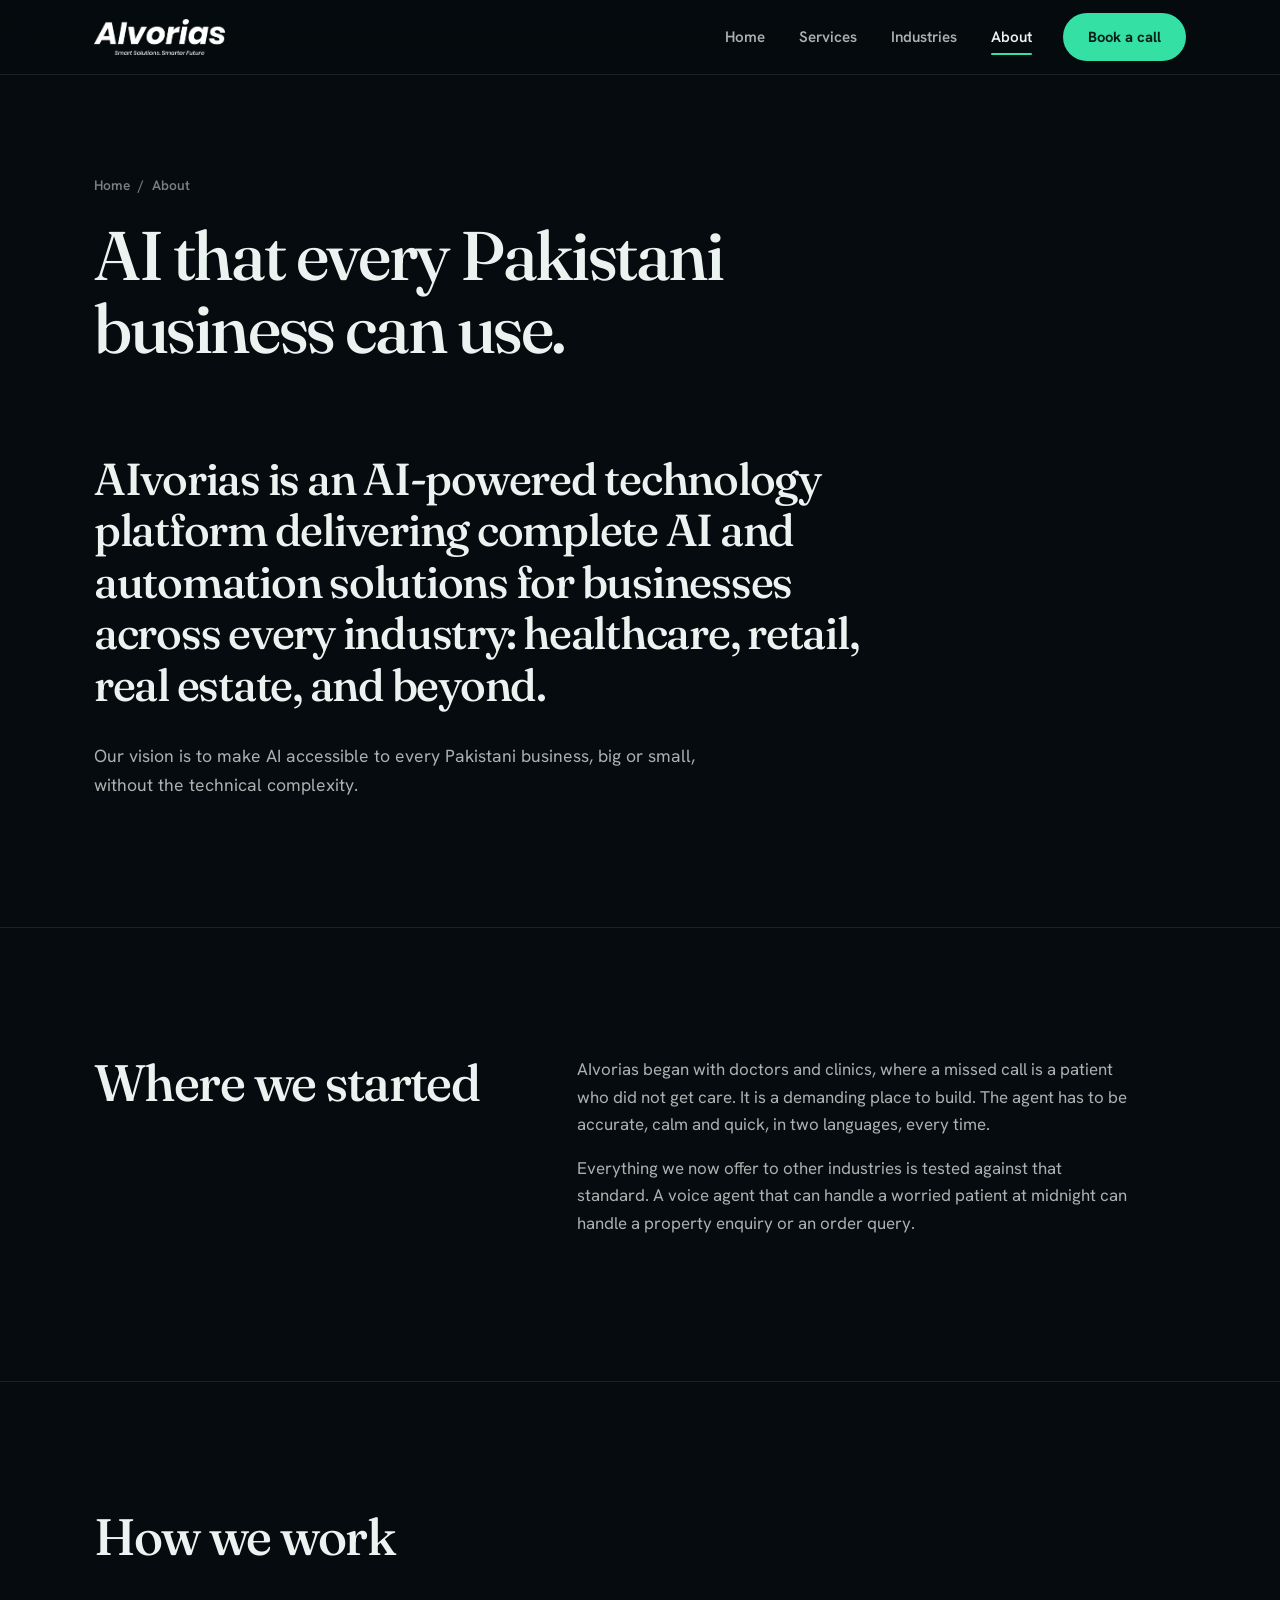
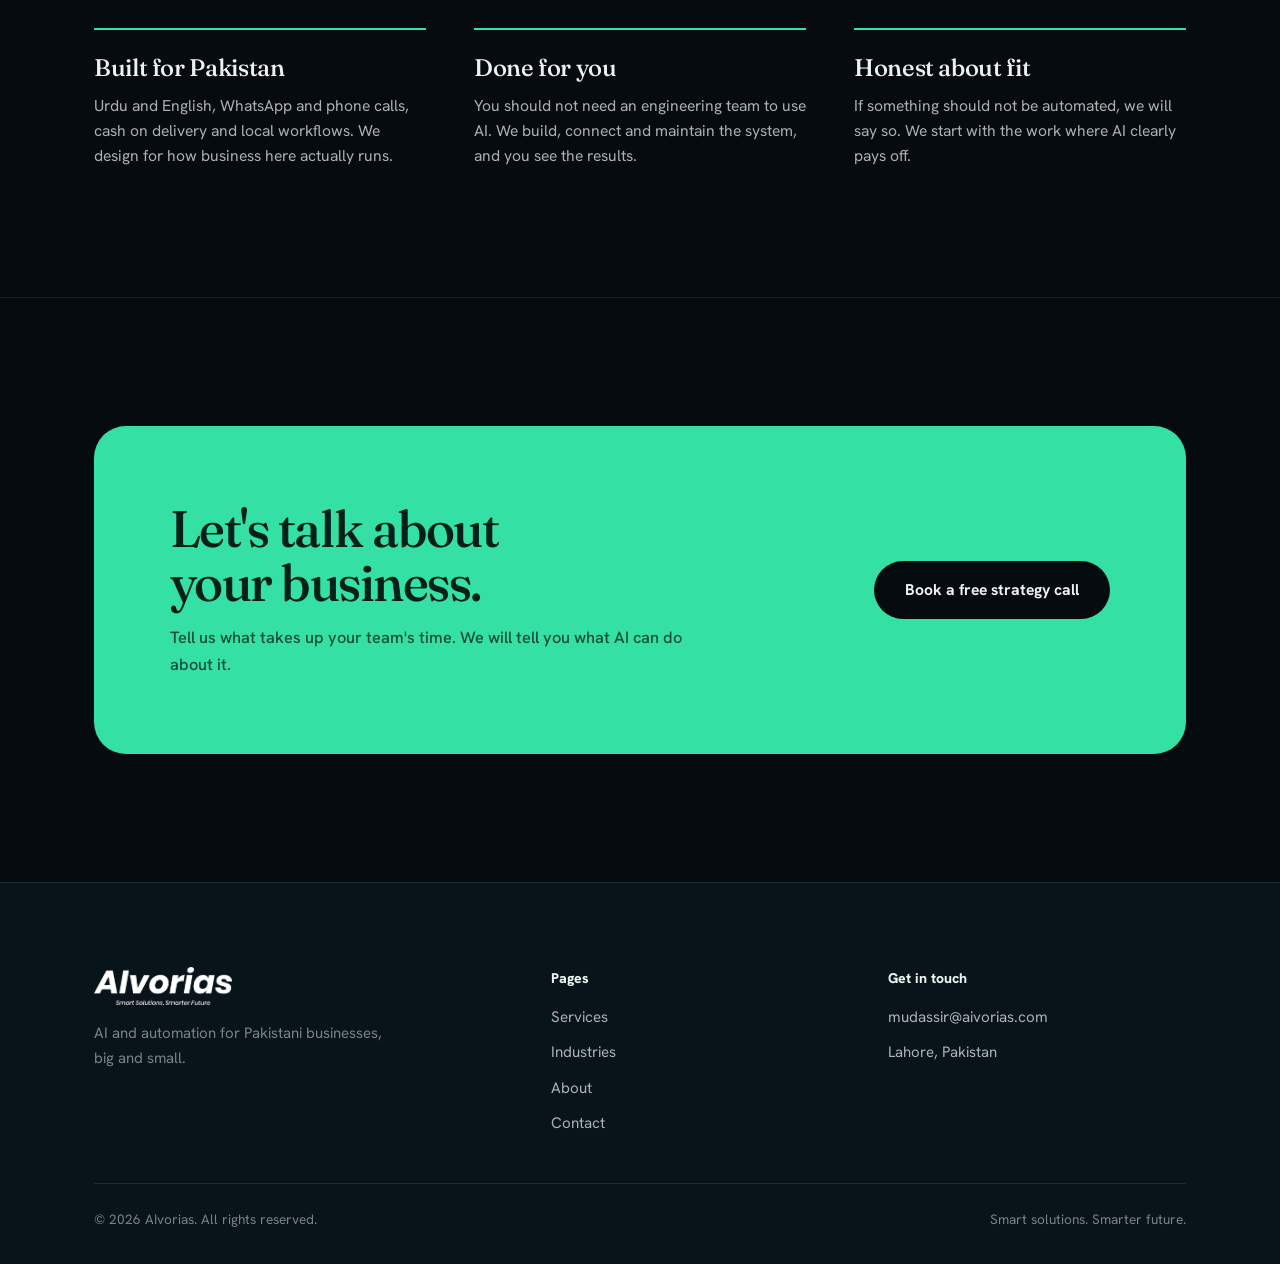
==== about/index.html @ 34182ecb "Redesign: editorial multi-page site with Event Activations Home, Services, Industries, About, Contac" ====
<!doctype html>
<html lang="en">
<head>
<meta charset="utf-8">
<meta name="viewport" content="width=device-width, initial-scale=1">
<title>About | AIvorias</title>
<meta name="description" content="AIvorias is an AI-powered technology platform delivering complete AI and automation solutions for businesses across every industry in Pakistan.">
<meta name="theme-color" content="#060C11">
<link rel="canonical" href="https://www.aivorias.com/about/">
<link rel="icon" type="image/png" href="/logo-white.png">
<meta property="og:type" content="website">
<meta property="og:title" content="About | AIvorias">
<meta property="og:description" content="AIvorias is an AI-powered technology platform delivering complete AI and automation solutions for businesses across every industry in Pakistan.">
<meta property="og:url" content="https://www.aivorias.com/about/">
<link rel="preconnect" href="https://fonts.googleapis.com">
<link rel="preconnect" href="https://fonts.gstatic.com" crossorigin>
<link rel="stylesheet" href="https://fonts.googleapis.com/css2?family=Fraunces:ital,opsz,wght@0,9..144,400..600;1,9..144,400&family=Hanken+Grotesk:wght@400;500;600;700;800&display=swap">
<link rel="stylesheet" href="/styles.css?v=20261111a">
<script>try{if(sessionStorage.getItem('aiv_seen')||(window.matchMedia&&matchMedia('(prefers-reduced-motion: reduce)').matches))document.documentElement.classList.add('no-loader')}catch(e){}</script>
</head>
<body>
<a class="skip" href="#main">Skip to content</a>
<div id="loader" aria-hidden="true"><img src="/logo-white.png" alt=""></div>
<header class="site-header">
  <div class="wrap">
    <a class="brand" href="/" aria-label="AIvorias home"><img src="/logo-text-white.png" alt="AIvorias"></a>
    <button class="menu-btn" aria-expanded="false" aria-controls="site-nav" aria-label="Open menu"><span></span></button>
    <nav class="nav" id="site-nav" aria-label="Main">
      <a class="link" href="/">Home</a><a class="link" href="/services/">Services</a><a class="link" href="/industries/">Industries</a><a class="link" href="/about/" aria-current="page">About</a>
      <a class="btn btn-primary" href="/contact/">Book a call</a>
    </nav>
  </div>
</header>
<main id="main">

<section class="page-hero">
  <div class="wrap">
    <div class="crumbs"><a href="/">Home</a><span>/</span><span>About</span></div>
    <h1>AI that every Pakistani business can use.</h1>
  </div>
</section>

<section style="padding-top:0">
  <div class="wrap">
    <p class="statement">AIvorias is an AI-powered technology platform delivering complete AI and automation solutions for businesses across every industry: healthcare, retail, real estate, and beyond.</p>
    <p class="statement-sub">Our vision is to make AI accessible to every Pakistani business, big or small, without the technical complexity.</p>
  </div>
</section>

<section class="rule-top">
  <div class="wrap two-col">
    <div><h2>Where we started</h2></div>
    <div>
      <p>AIvorias began with doctors and clinics, where a missed call is a patient who did not get care. It is a demanding place to build. The agent has to be accurate, calm and quick, in two languages, every time.</p>
      <p>Everything we now offer to other industries is tested against that standard. A voice agent that can handle a worried patient at midnight can handle a property enquiry or an order query.</p>
    </div>
  </div>
</section>

<section class="rule-top">
  <div class="wrap">
    <div class="section-head"><h2>How we work</h2></div>
    <div class="principles">
      <div class="principle"><h3>Built for Pakistan</h3><p>Urdu and English, WhatsApp and phone calls, cash on delivery and local workflows. We design for how business here actually runs.</p></div>
      <div class="principle"><h3>Done for you</h3><p>You should not need an engineering team to use AI. We build, connect and maintain the system, and you see the results.</p></div>
      <div class="principle"><h3>Honest about fit</h3><p>If something should not be automated, we will say so. We start with the work where AI clearly pays off.</p></div>
    </div>
  </div>
</section>

<section class="rule-top">
  <div class="wrap">
    <div class="cta-band">
      <div>
        <h2>Let's talk about your business.</h2>
        <p>Tell us what takes up your team's time. We will tell you what AI can do about it.</p>
      </div>
      <a class="btn btn-primary" href="/contact/">Book a free strategy call</a>
    </div>
  </div>
</section>
</main>
<footer class="site-footer">
  <div class="wrap">
    <div class="footer-grid">
      <div>
        <img src="/logo-text-white.png" alt="AIvorias">
        <p>AI and automation for Pakistani businesses, big and small.</p>
      </div>
      <div>
        <h4>Pages</h4>
        <ul>
          <li><a href="/services/">Services</a></li>
          <li><a href="/industries/">Industries</a></li>
          <li><a href="/about/">About</a></li>
          <li><a href="/contact/">Contact</a></li>
        </ul>
      </div>
      <div>
        <h4>Get in touch</h4>
        <ul>
          <li><a href="mailto:mudassir@aivorias.com">mudassir@aivorias.com</a></li>
          <li><span style="color:var(--dim);font-size:.94rem">Lahore, Pakistan</span></li>
        </ul>
      </div>
    </div>
    <div class="footer-bottom">
      <span>&copy; 2026 AIvorias. All rights reserved.</span>
      <span>Smart solutions. Smarter future.</span>
    </div>
  </div>
</footer>
<script src="/main.js?v=20261111a" defer></script>
</body>
</html>
---- styles.css ----
/* AIvorias — shared styles (v2: editorial) */
:root{
  --ink:#050B0E;
  --ink-2:#08131A;
  --panel:#0E1A22;
  --panel-2:#12222C;
  --line:rgba(233,242,239,.10);
  --line-strong:rgba(233,242,239,.20);
  --text:#EAF3F0;
  --dim:rgba(234,243,240,.72);
  --faint:rgba(234,243,240,.50);
  --mint:#35E0A4;
  --mint-soft:rgba(53,224,164,.12);
  --mint-line:rgba(53,224,164,.40);
  --on-mint:#03211A;
  --danger:#F2776B;
  --display:'Fraunces','Iowan Old Style',Georgia,'Times New Roman',serif;
  --body:'Hanken Grotesk','Segoe UI',system-ui,-apple-system,sans-serif;
  --urdu:'Noto Nastaliq Urdu','Noto Naskh Arabic','Segoe UI',serif;
  --gutter:clamp(20px,5vw,44px);
  --max:1180px;
}
*,*::before,*::after{box-sizing:border-box;margin:0;padding:0}
html{scroll-behavior:smooth;-webkit-text-size-adjust:100%}
body{
  background:var(--ink);color:var(--text);
  font-family:var(--body);font-size:1.02rem;line-height:1.62;
  -webkit-font-smoothing:antialiased;overflow-x:hidden;
}
img{max-width:100%;display:block}
a{color:inherit;text-decoration:none}
ul{list-style:none}
:focus-visible{outline:2px solid var(--mint);outline-offset:3px;border-radius:4px}
::selection{background:var(--mint);color:var(--on-mint)}

.wrap{width:100%;max-width:var(--max);margin:0 auto;padding:0 var(--gutter)}
.skip{position:absolute;left:-999px;top:8px;background:var(--mint);color:var(--on-mint);padding:10px 16px;border-radius:8px;font-weight:700;z-index:300}
.skip:focus{left:8px}

h1,h2,h3{text-wrap:balance;font-family:var(--display);font-weight:500;letter-spacing:-.025em;line-height:1.05;color:var(--text);font-optical-sizing:auto}
h1{font-size:clamp(2.7rem,5.8vw,4.6rem);letter-spacing:-.035em}
h2{font-size:clamp(2rem,4vw,3.2rem);letter-spacing:-.03em}
h3{font-size:1.25rem;letter-spacing:-.015em;line-height:1.2}
p{max-width:62ch}
.lead{font-size:clamp(1.06rem,1.6vw,1.22rem);color:var(--dim);max-width:54ch}

/* ---------- Buttons ---------- */
.btn{
  display:inline-flex;align-items:center;justify-content:center;gap:10px;
  font-family:var(--body);font-weight:700;font-size:.98rem;
  padding:15px 30px;border-radius:100px;border:1px solid transparent;
  cursor:pointer;transition:transform .18s ease,background .18s ease,border-color .18s ease,box-shadow .18s ease;
}
.btn-primary{background:var(--mint);color:var(--on-mint)}
.btn-primary:hover{transform:translateY(-2px);box-shadow:0 12px 32px rgba(53,224,164,.28)}
.btn-ghost{border-color:var(--line-strong);color:var(--text);background:transparent}
.btn-ghost:hover{border-color:var(--mint-line);background:var(--mint-soft)}

/* ---------- Loader (first visit per session) ---------- */
#loader{
  position:fixed;inset:0;z-index:500;background:var(--ink);
  display:flex;align-items:center;justify-content:center;
  transition:opacity .5s ease,visibility .5s ease;
}
#loader.hide{opacity:0;visibility:hidden}
#loader img{
  width:92px;height:auto;
  filter:drop-shadow(0 0 18px rgba(53,224,164,.55));
  animation:blink 1.7s ease-in-out infinite;
}
@keyframes blink{0%,42%,100%{transform:scaleY(1)}50%{transform:scaleY(.12)}58%{transform:scaleY(1)}}
html.no-loader #loader{display:none}

/* ---------- Header ---------- */
.site-header{
  position:fixed;top:0;left:0;right:0;z-index:100;
  background:rgba(5,11,14,.80);backdrop-filter:blur(16px);-webkit-backdrop-filter:blur(16px);
  border-bottom:1px solid var(--line);
}
.site-header .wrap{display:flex;align-items:center;justify-content:space-between;height:74px;gap:24px}
.brand img{height:36px;width:auto}
.nav{display:flex;align-items:center;gap:4px}
.nav a.link{
  position:relative;padding:9px 15px;font-size:.95rem;font-weight:600;color:var(--dim);
  transition:color .15s ease;
}
.nav a.link::after{
  content:'';position:absolute;left:15px;right:15px;bottom:3px;height:2px;border-radius:2px;
  background:var(--mint);transform:scaleX(0);transform-origin:left;transition:transform .22s ease;
}
.nav a.link:hover{color:var(--text)}
.nav a.link:hover::after,.nav a.link[aria-current="page"]::after{transform:scaleX(1)}
.nav a.link[aria-current="page"]{color:var(--text)}
.nav .btn{padding:11px 24px;font-size:.92rem;margin-left:12px}
.menu-btn{
  display:none;width:44px;height:44px;border-radius:50%;border:1px solid var(--line-strong);
  background:transparent;cursor:pointer;position:relative;
}
.menu-btn span,.menu-btn span::before,.menu-btn span::after{
  content:'';position:absolute;left:12px;right:12px;height:2px;background:var(--text);border-radius:2px;
  transition:transform .25s ease,opacity .2s ease,top .25s ease;
}
.menu-btn span{top:21px}
.menu-btn span::before{top:-7px;left:0;right:0}
.menu-btn span::after{top:7px;left:0;right:0}
.menu-btn[aria-expanded="true"] span{background:transparent}
.menu-btn[aria-expanded="true"] span::before{top:0;transform:rotate(45deg)}
.menu-btn[aria-expanded="true"] span::after{top:0;transform:rotate(-45deg)}

@media(max-width:900px){
  /* backdrop-filter would trap the fixed menu inside the 74px header */
  .site-header{backdrop-filter:none;-webkit-backdrop-filter:none;background:var(--ink)}
  .menu-btn{display:block}
  .nav{
    position:fixed;top:74px;left:0;right:0;bottom:0;
    background:var(--ink);flex-direction:column;align-items:stretch;gap:4px;
    padding:20px var(--gutter) 40px;
    transform:translateY(-12px);opacity:0;visibility:hidden;
    transition:opacity .22s ease,transform .22s ease,visibility .22s ease;
    overflow-y:auto;
  }
  .nav.open{transform:none;opacity:1;visibility:visible}
  .nav a.link{font-size:1.7rem;font-family:var(--display);font-weight:500;padding:18px 4px;border-bottom:1px solid var(--line);color:var(--text)}
  .nav a.link::after{display:none}
  .nav a.link[aria-current="page"]{color:var(--mint)}
  .nav .btn{margin:24px 0 0;padding:18px;font-size:1.02rem}
}

/* ---------- Page scaffolding ---------- */
main{padding-top:74px}
section{padding:clamp(76px,10vw,128px) 0}
.rule-top{border-top:1px solid var(--line)}
.section-head{margin-bottom:clamp(38px,5vw,64px);max-width:760px}
.section-head p{margin-top:20px;color:var(--dim);font-size:1.08rem}

/* ---------- Hero (home) ---------- */
.hero{position:relative;padding:clamp(52px,7vw,96px) 0 clamp(72px,9vw,120px);overflow:hidden}
.hero::before{
  content:'';position:absolute;pointer-events:none;
  width:760px;height:760px;right:-160px;top:-120px;border-radius:50%;
  background:radial-gradient(circle,rgba(53,224,164,.16),transparent 62%);
}
.hero-grid{position:relative;display:grid;grid-template-columns:1.1fr .9fr;gap:clamp(36px,5vw,72px);align-items:center}
.status-chip{
  display:inline-flex;align-items:center;gap:10px;
  padding:8px 16px;border-radius:100px;
  border:1px solid var(--mint-line);background:var(--mint-soft);
  font-size:.85rem;font-weight:700;color:var(--mint);margin-bottom:30px;
}
.pulse{width:7px;height:7px;border-radius:50%;background:var(--mint);box-shadow:0 0 10px var(--mint);animation:pulse 1.8s ease-in-out infinite}
@keyframes pulse{0%,100%{opacity:1}50%{opacity:.3}}
.hero h1{font-size:clamp(2.7rem,4.9vw,4.3rem);line-height:1.02;margin-bottom:26px;max-width:none}
.hero .lead{margin-bottom:38px}
.cta-row{display:flex;gap:14px;flex-wrap:wrap}
.hero-points{display:flex;flex-wrap:wrap;gap:10px 28px;margin-top:36px;font-size:.9rem;color:var(--faint);font-weight:600}
.hero-points li{display:flex;align-items:center;gap:8px}
.hero-points li::before{content:'';width:6px;height:6px;border-radius:50%;background:var(--mint)}

/* Live call demo — the one memorable thing */
.call{
  position:relative;
  background:linear-gradient(180deg,var(--panel-2),var(--panel));
  border:1px solid var(--mint-line);border-radius:28px;padding:24px;
  box-shadow:0 50px 100px -30px rgba(0,0,0,.8),0 0 70px -20px rgba(53,224,164,.28);
}
.call-top{display:flex;justify-content:space-between;align-items:center;gap:12px;margin-bottom:18px}
.call-who{display:flex;align-items:center;gap:12px}
.call-avatar{width:42px;height:42px;border-radius:50%;background:var(--mint-soft);border:1px solid var(--mint-line);display:grid;place-items:center}
.call-avatar svg{width:18px;height:18px;stroke:var(--mint);fill:none;stroke-width:2;stroke-linecap:round;stroke-linejoin:round}
.call-who strong{display:block;font-size:.95rem;line-height:1.2}
.call-who span{font-size:.78rem;color:var(--faint)}
.call-timer{font-variant-numeric:tabular-nums;font-size:.86rem;font-weight:700;color:var(--mint)}
.wave{display:flex;align-items:center;gap:3px;height:64px;padding:0 4px;margin-bottom:16px}
.wave i{flex:1;min-width:2px;height:calc(var(--h,70%)*.3);background:var(--mint);border-radius:3px;opacity:.35;transition:opacity .3s ease}
.call.speaking .wave i{opacity:1;animation:bar 1s ease-in-out infinite}
@keyframes bar{0%,100%{height:calc(var(--h,70%)*.3)}50%{height:var(--h,70%)}}
.transcript{display:flex;flex-direction:column;gap:10px;min-height:196px}
.msg{
  max-width:88%;padding:11px 15px;border-radius:16px;font-size:.93rem;line-height:1.55;
  opacity:0;transform:translateY(8px);transition:opacity .4s ease,transform .4s ease;
}
.msg.show{opacity:1;transform:none}
.msg small{display:block;font-size:.72rem;font-weight:700;color:var(--faint);margin-bottom:3px}
.msg.caller{align-self:flex-start;background:rgba(233,242,239,.06);border-top-left-radius:4px}
.msg.agent{align-self:flex-end;background:var(--mint-soft);border:1px solid var(--mint-line);border-top-right-radius:4px}
.msg.agent small{color:var(--mint)}
.msg .ur{font-family:var(--urdu);direction:rtl;text-align:right;display:block;font-size:1.02rem;line-height:2}
.msg .tr{display:block;font-size:.8rem;color:var(--faint);margin-top:2px}
.call-actions{display:flex;flex-wrap:wrap;gap:8px;margin-top:14px;min-height:34px}
.chip{
  display:inline-flex;align-items:center;gap:7px;font-size:.78rem;font-weight:700;
  padding:6px 12px;border-radius:100px;background:rgba(233,242,239,.06);color:var(--dim);
  opacity:0;transform:translateY(6px);transition:opacity .4s ease,transform .4s ease;
}
.chip.show{opacity:1;transform:none}
.chip svg{width:13px;height:13px;stroke:var(--mint);fill:none;stroke-width:2.6;stroke-linecap:round;stroke-linejoin:round}
.call-foot{display:flex;justify-content:space-between;align-items:center;margin-top:16px;padding-top:14px;border-top:1px solid var(--line);font-size:.78rem;color:var(--faint)}
.replay{background:none;border:0;color:var(--mint);font:inherit;font-weight:700;cursor:pointer;padding:4px 2px}
.replay:hover{text-decoration:underline}

@media(max-width:900px){
  .hero-grid{grid-template-columns:1fr}
  .hero h1{max-width:none}
  .hero::before{width:480px;height:480px;right:-200px}
}

/* ---------- Missed-call story ---------- */
.story{display:grid;grid-template-columns:1fr 1fr;gap:clamp(14px,2vw,22px)}
.story-col{padding:clamp(26px,4vw,46px);border-radius:26px;border:1px solid var(--line)}
.story-col.without{background:var(--ink-2)}
.story-col.without .timeline li{color:var(--faint)}
.story-col.with{border-color:var(--mint-line);background:linear-gradient(180deg,rgba(53,224,164,.11),rgba(53,224,164,.02) 70%)}
.story-col h3{margin-bottom:28px;display:flex;align-items:center;gap:12px;font-size:1.5rem}
.story-col h3 .tag{font-family:var(--body);font-size:.8rem;font-weight:800;padding:6px 13px;border-radius:100px;letter-spacing:0}
.story-col.without h3 .tag{background:rgba(242,119,107,.14);color:var(--danger)}
.story-col.with h3 .tag{background:var(--mint);color:var(--on-mint)}
.timeline{display:flex;flex-direction:column;gap:0}
.timeline li{display:grid;grid-template-columns:78px 1fr;gap:14px;padding:14px 0;border-top:1px solid var(--line);font-size:.97rem;color:var(--dim)}
.timeline li:first-child{border-top:0;padding-top:0}
.timeline time{font-variant-numeric:tabular-nums;font-weight:800;color:var(--text);font-size:.88rem;padding-top:2px}
.timeline li.result{color:var(--text);font-weight:700}
.without .timeline li.result{color:var(--danger)}
.with .timeline li.result{color:var(--mint)}
.story-note{margin-top:22px;font-size:.88rem;color:var(--faint)}
@media(max-width:820px){.story{grid-template-columns:1fr}}

/* ---------- Capability rows (home) ---------- */
.groups{border-top:1px solid var(--line-strong)}
.group{
  display:grid;grid-template-columns:1fr 1fr;gap:clamp(20px,5vw,80px);align-items:start;
  padding:clamp(28px,4vw,44px) 0;border-bottom:1px solid var(--line-strong);
  transition:background .25s ease,padding .25s ease;
}
.group h3{font-size:clamp(1.6rem,2.8vw,2.3rem);letter-spacing:-.025em;transition:color .2s ease}
.group p{color:var(--dim);margin-top:12px;font-size:1rem}
.group ul{display:flex;flex-direction:column}
.group li{padding:11px 0;border-top:1px solid var(--line);font-weight:600;color:var(--text);font-size:.98rem}
.group li:first-child{border-top:0;padding-top:4px}
.group:hover h3{color:var(--mint)}
.more{margin-top:38px}
.text-link{font-weight:700;color:var(--mint);border-bottom:1px solid var(--mint-line);padding-bottom:2px;transition:border-color .15s ease}
.text-link:hover{border-color:var(--mint)}
@media(max-width:760px){.group{grid-template-columns:1fr;gap:16px}}

/* ---------- Industries list (home) ---------- */
.industry-list{display:grid;grid-template-columns:repeat(2,1fr);column-gap:clamp(24px,6vw,90px);border-top:1px solid var(--line-strong)}
.industry-list a{
  display:flex;align-items:baseline;justify-content:space-between;gap:12px;
  padding:18px 0;border-bottom:1px solid var(--line-strong);
  font-family:var(--display);font-weight:500;font-size:clamp(1.25rem,2.1vw,1.65rem);letter-spacing:-.02em;color:var(--dim);
  transition:color .18s ease,padding-left .22s ease;
}
.industry-list a:hover{color:var(--mint);padding-left:10px}
@media(max-width:700px){.industry-list{grid-template-columns:1fr}}

/* ---------- Process ---------- */
.steps{display:grid;grid-template-columns:repeat(4,1fr);gap:0;border-top:1px solid var(--line-strong)}
.step{padding:32px 26px 10px 0;position:relative}
.step + .step{padding-left:26px;border-left:1px solid var(--line)}
.step-num{font-family:var(--display);font-style:italic;font-size:3.4rem;font-weight:400;color:var(--mint);line-height:1;margin-bottom:18px;display:block}
.step h3{margin-bottom:10px}
.step p{color:var(--dim);font-size:.96rem}
@media(max-width:900px){
  .steps{grid-template-columns:1fr 1fr}
  .step{padding:26px 22px 26px 0}
  .step + .step{padding-left:0;border-left:0}
  .step:nth-child(even){padding-left:22px;border-left:1px solid var(--line)}
  .step:nth-child(n+3){border-top:1px solid var(--line)}
}
@media(max-width:560px){
  .steps{grid-template-columns:1fr}
  .step:nth-child(even){padding-left:0;border-left:0}
  .step + .step{border-top:1px solid var(--line)}
}

/* ---------- Why (statement list) ---------- */
.why{display:grid;grid-template-columns:.8fr 1.2fr;gap:clamp(30px,6vw,90px);align-items:start}
.why > div{position:sticky;top:120px}
.why-list{display:flex;flex-direction:column}
.why-list li{padding:28px 0;border-top:1px solid var(--line-strong)}
.why-list li:last-child{border-bottom:1px solid var(--line-strong)}
.why-list h3{margin-bottom:8px;font-size:1.45rem}
.why-list p{color:var(--dim)}
@media(max-width:820px){.why{grid-template-columns:1fr}.why > div{position:static}}

/* ---------- CTA band (solid mint) ---------- */
.cta-band{
  border-radius:32px;
  padding:clamp(36px,6vw,76px);
  background:var(--mint);color:var(--on-mint);
  display:flex;justify-content:space-between;align-items:center;gap:30px;flex-wrap:wrap;
}
.cta-band h2{max-width:17ch;color:var(--on-mint)}
.cta-band p{margin-top:16px;color:rgba(3,33,26,.78);font-weight:500}
.cta-band .btn-primary{background:var(--ink);color:var(--text)}
.cta-band .btn-primary:hover{box-shadow:0 12px 32px rgba(3,33,26,.35)}

/* ---------- Inner page hero ---------- */
.page-hero{padding:clamp(56px,8vw,100px) 0 clamp(36px,5vw,64px);position:relative}
.page-hero h1{font-size:clamp(2.5rem,5.6vw,4.3rem);max-width:15ch;margin-bottom:24px}
.crumbs{display:flex;gap:8px;font-size:.86rem;color:var(--faint);font-weight:600;margin-bottom:24px}
.crumbs a:hover{color:var(--mint)}

/* ---------- Services page ---------- */
.subnav{
  position:sticky;top:74px;z-index:50;background:rgba(5,11,14,.92);backdrop-filter:blur(12px);-webkit-backdrop-filter:blur(12px);
  border-top:1px solid var(--line);border-bottom:1px solid var(--line);
}
.subnav .wrap{display:flex;gap:8px;overflow-x:auto;padding-top:12px;padding-bottom:12px;scrollbar-width:none}
.subnav .wrap::-webkit-scrollbar{display:none}
.subnav a{flex:none;padding:8px 18px;border-radius:100px;font-size:.88rem;font-weight:700;color:var(--dim);border:1px solid var(--line-strong);transition:all .15s ease}
.subnav a:hover{color:var(--text);border-color:var(--mint-line);background:var(--mint-soft)}
.svc-group{display:grid;grid-template-columns:.7fr 1.3fr;gap:clamp(28px,6vw,90px);padding:clamp(56px,8vw,100px) 0;border-bottom:1px solid var(--line);scroll-margin-top:140px}
.svc-group:last-of-type{border-bottom:0}
.svc-aside{position:sticky;top:160px;align-self:start}
.svc-aside h2{font-size:clamp(1.9rem,3.2vw,2.7rem);margin-bottom:14px}
.svc-aside p{color:var(--dim)}
.svc{padding:0 0 46px}
.svc + .svc{padding-top:46px;border-top:1px solid var(--line)}
.svc:last-child{padding-bottom:0}
.svc h3{font-size:1.7rem;margin-bottom:12px}
.svc > p{color:var(--dim);margin-bottom:22px}
.ticks{display:grid;grid-template-columns:1fr 1fr;gap:10px 28px;margin-bottom:24px}
.ticks li{position:relative;padding-left:24px;font-size:.96rem;color:var(--text)}
.ticks li::before{content:'';position:absolute;left:0;top:.42em;width:12px;height:7px;border-left:2px solid var(--mint);border-bottom:2px solid var(--mint);transform:rotate(-45deg) translateY(-2px)}
.example{border-left:2px solid var(--mint);padding:4px 0 4px 18px;color:var(--dim);font-size:.95rem;max-width:58ch}
.example b{color:var(--text)}
@media(max-width:860px){
  .svc-group{grid-template-columns:1fr}
  .svc-aside{position:static}
  .ticks{grid-template-columns:1fr}
}

/* ---------- Industries page ---------- */
.ind{display:grid;grid-template-columns:.7fr 1.3fr;gap:clamp(24px,5vw,80px);padding:clamp(36px,5vw,56px) 0;border-top:1px solid var(--line-strong);scroll-margin-top:100px}
.ind:last-of-type{border-bottom:1px solid var(--line-strong)}
.ind h2{font-size:clamp(1.7rem,2.9vw,2.3rem)}
.ind > div > p{color:var(--dim);margin-bottom:18px}
@media(max-width:760px){.ind{grid-template-columns:1fr}}

/* ---------- About ---------- */
.statement{font-family:var(--display);font-weight:500;letter-spacing:-.028em;font-size:clamp(1.7rem,3.5vw,2.8rem);line-height:1.15;max-width:28ch;color:var(--text)}
.statement-sub{margin-top:32px;color:var(--dim);font-size:1.1rem}
.principles{display:grid;grid-template-columns:repeat(3,1fr);gap:clamp(24px,4vw,48px)}
.principle{border-top:2px solid var(--mint);padding-top:24px}
.principle h3{margin-bottom:10px;font-size:1.5rem}
.principle p{color:var(--dim);font-size:.98rem}
@media(max-width:820px){.principles{grid-template-columns:1fr}}
.two-col{display:grid;grid-template-columns:.8fr 1.2fr;gap:clamp(28px,6vw,90px)}
.two-col p{color:var(--dim);margin-bottom:16px;font-size:1.06rem}
@media(max-width:820px){.two-col{grid-template-columns:1fr}}

/* ---------- Contact ---------- */
.contact-grid{display:grid;grid-template-columns:.9fr 1.1fr;gap:clamp(30px,6vw,90px);align-items:start}
.contact-info h2{font-size:clamp(1.8rem,2.8vw,2.4rem);margin-bottom:22px}
.facts{display:flex;flex-direction:column;margin-bottom:40px}
.facts li{padding:16px 0;border-top:1px solid var(--line)}
.facts li:last-child{border-bottom:1px solid var(--line)}
.facts span{display:block;font-size:.82rem;color:var(--faint);font-weight:700;margin-bottom:3px}
.facts a,.facts strong{font-size:1.1rem;font-weight:700}
.facts a{color:var(--mint)}
.next-list{display:flex;flex-direction:column;gap:16px;counter-reset:n}
.next-list li{display:grid;grid-template-columns:34px 1fr;gap:14px;color:var(--dim);font-size:.98rem;counter-increment:n}
.next-list li::before{content:counter(n);width:30px;height:30px;border-radius:50%;border:1px solid var(--mint-line);color:var(--mint);font-weight:800;font-size:.85rem;display:grid;place-items:center}
.form-card{background:var(--panel);border:1px solid var(--line-strong);border-radius:28px;padding:clamp(24px,4vw,42px)}
.field{display:flex;flex-direction:column;gap:8px;margin-bottom:20px}
.field label{font-size:.88rem;font-weight:700;color:var(--dim)}
.field input,.field select,.field textarea{
  width:100%;background:var(--ink-2);border:1px solid var(--line-strong);border-radius:14px;
  padding:14px 16px;color:var(--text);font:inherit;font-size:1rem;transition:border-color .15s ease,box-shadow .15s ease;
}
.field select{appearance:none;-webkit-appearance:none;background-image:linear-gradient(45deg,transparent 50%,var(--dim) 50%),linear-gradient(135deg,var(--dim) 50%,transparent 50%);background-position:calc(100% - 22px) 52%,calc(100% - 16px) 52%;background-size:6px 6px;background-repeat:no-repeat;padding-right:44px}
.field textarea{min-height:130px;resize:vertical}
.field input::placeholder,.field textarea::placeholder{color:var(--faint)}
.field input:focus,.field select:focus,.field textarea:focus{outline:none;border-color:var(--mint);box-shadow:0 0 0 3px var(--mint-soft)}
.field-row{display:grid;grid-template-columns:1fr 1fr;gap:16px}
@media(max-width:560px){.field-row{grid-template-columns:1fr}}
.form-card .btn{width:100%;padding:17px}
.form-note{margin-top:14px;font-size:.84rem;color:var(--faint);text-align:center;max-width:none}
.form-done{display:none}
.form-done.show{display:block}
.form-done h3{font-size:1.7rem;margin-bottom:12px}
.form-done p{color:var(--dim);margin-bottom:12px}
.form-done a{color:var(--mint);font-weight:700}
@media(max-width:860px){.contact-grid{grid-template-columns:1fr}}

/* ---------- Footer ---------- */
.site-footer{border-top:1px solid var(--line);padding:clamp(48px,7vw,84px) 0 34px;background:var(--ink-2)}
.footer-grid{display:grid;grid-template-columns:1.4fr 1fr 1fr;gap:40px;margin-bottom:46px}
.footer-grid img{height:38px;width:auto;margin-bottom:16px}
.footer-grid p{color:var(--faint);font-size:.94rem;max-width:36ch}
.footer-grid h4{font-family:var(--body);font-size:.88rem;font-weight:800;margin-bottom:14px;color:var(--text)}
.footer-grid li + li{margin-top:9px}
.footer-grid a{color:var(--dim);font-size:.95rem;transition:color .15s ease}
.footer-grid a:hover{color:var(--mint)}
.footer-bottom{padding-top:24px;border-top:1px solid var(--line);font-size:.85rem;color:var(--faint);display:flex;justify-content:space-between;gap:12px;flex-wrap:wrap}
@media(max-width:700px){.footer-grid{grid-template-columns:1fr 1fr}.footer-grid > div:first-child{grid-column:1/-1}}

@media (prefers-reduced-motion:reduce){
  *,*::before,*::after{animation:none!important;transition:none!important;scroll-behavior:auto!important}
  .msg,.chip{opacity:1;transform:none}
}
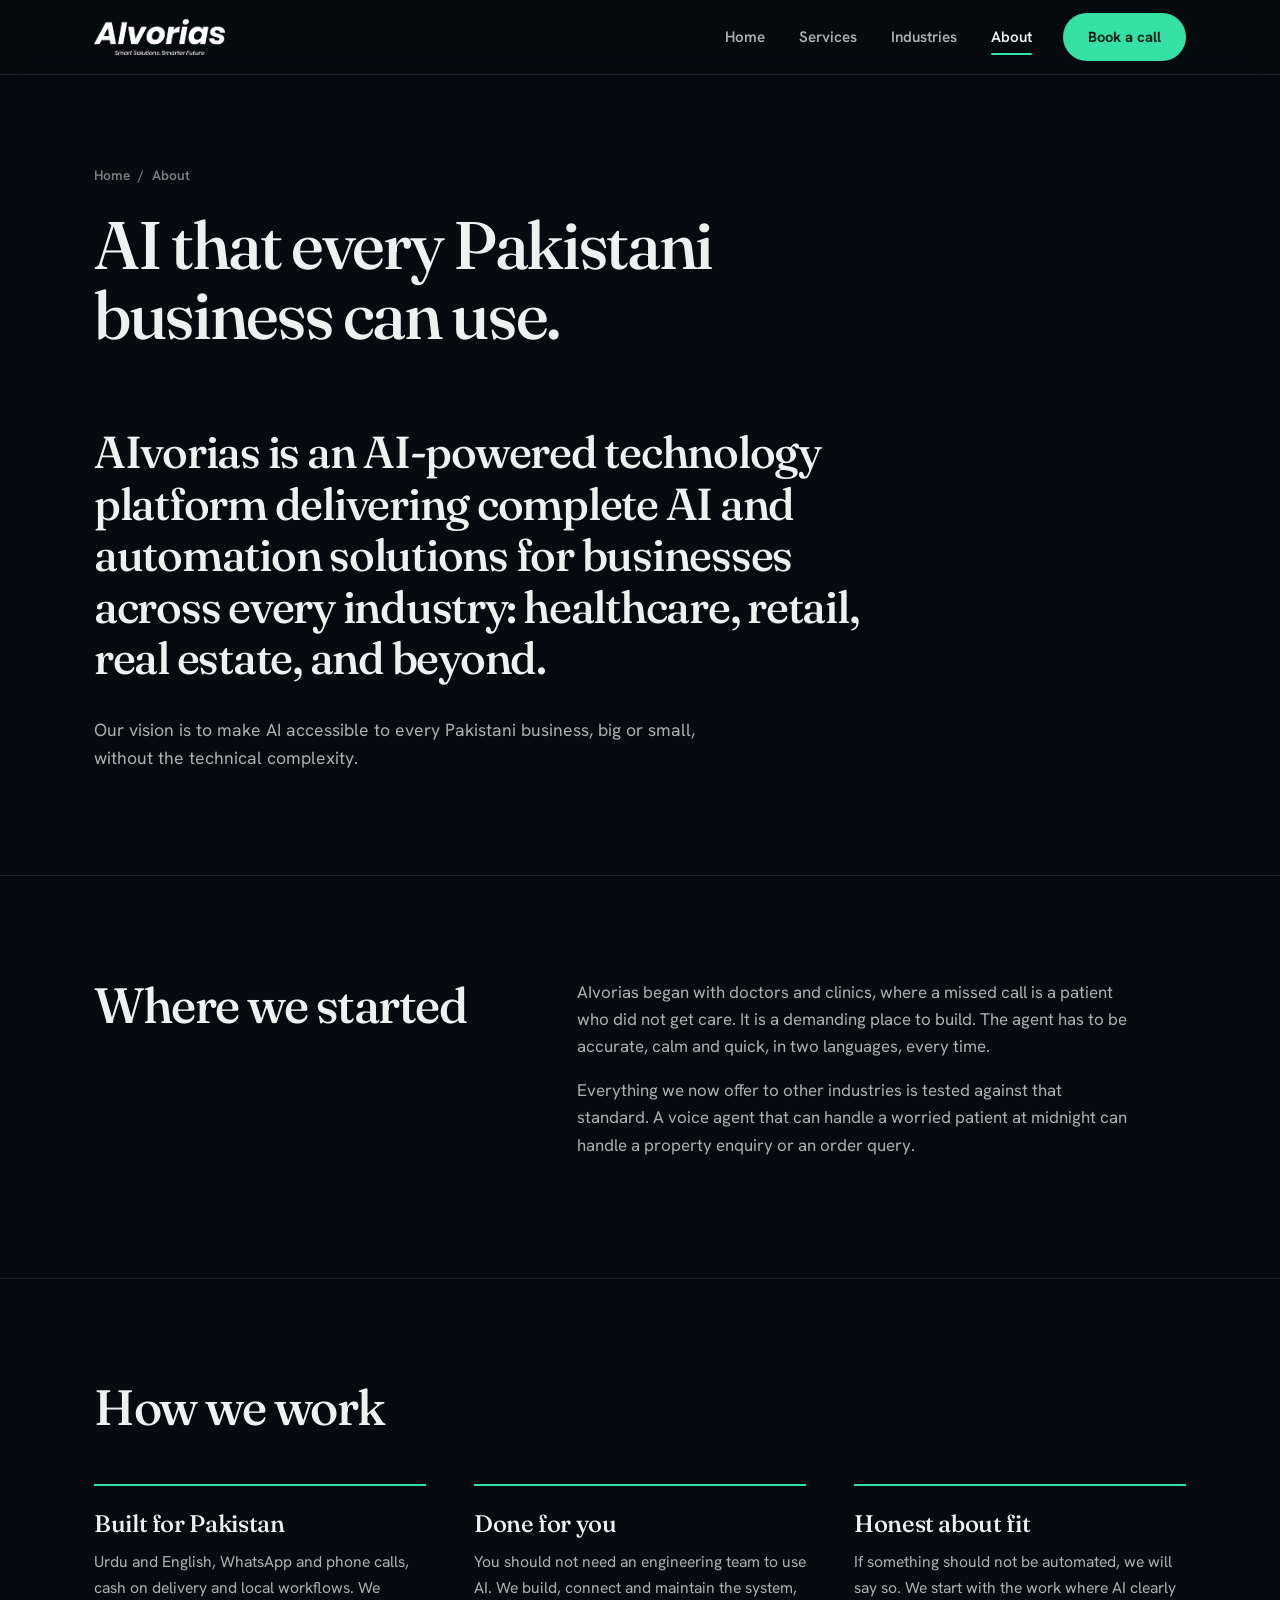
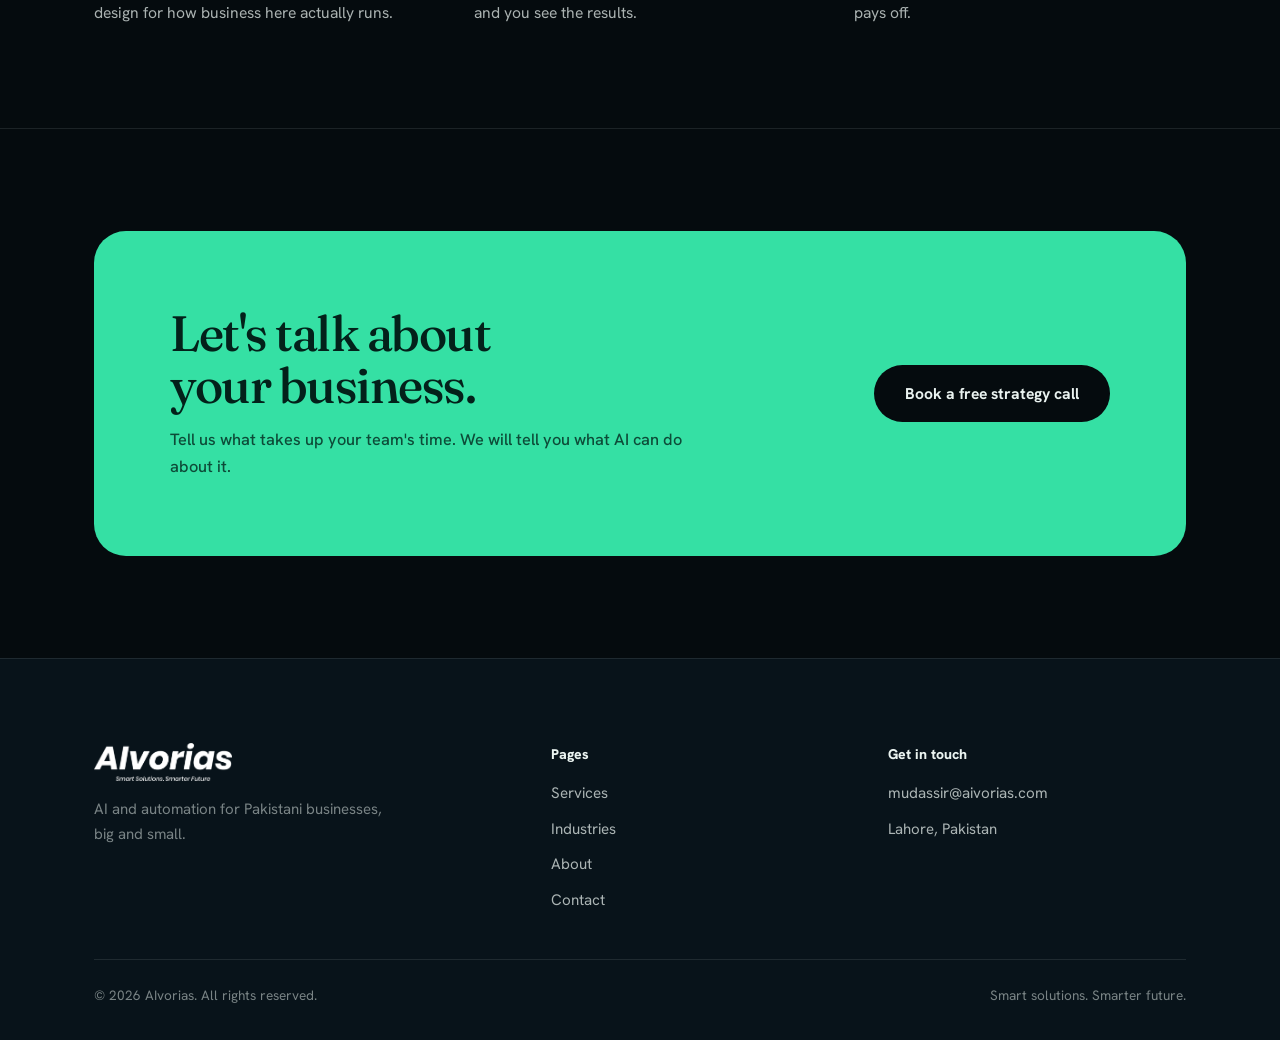
==== commit 0f1e123f: "Add visuals for every service and industry; compact mobile layout SVG mockups per service, industry " ====
--- a/about/index.html
+++ b/about/index.html
@@ -15,7 +15,7 @@
 <link rel="preconnect" href="https://fonts.googleapis.com">
 <link rel="preconnect" href="https://fonts.gstatic.com" crossorigin>
 <link rel="stylesheet" href="https://fonts.googleapis.com/css2?family=Fraunces:ital,opsz,wght@0,9..144,400..600;1,9..144,400&family=Hanken+Grotesk:wght@400;500;600;700;800&display=swap">
-<link rel="stylesheet" href="/styles.css?v=20261111a">
+<link rel="stylesheet" href="/styles.css?v=20261111b">
 <script>try{if(sessionStorage.getItem('aiv_seen')||(window.matchMedia&&matchMedia('(prefers-reduced-motion: reduce)').matches))document.documentElement.classList.add('no-loader')}catch(e){}</script>
 </head>
 <body>
@@ -110,6 +110,6 @@
     </div>
   </div>
 </footer>
-<script src="/main.js?v=20261111a" defer></script>
+<script src="/main.js?v=20261111b" defer></script>
 </body>
 </html>
--- a/styles.css
+++ b/styles.css
@@ -39,7 +39,7 @@
 
 h1,h2,h3{text-wrap:balance;font-family:var(--display);font-weight:500;letter-spacing:-.025em;line-height:1.05;color:var(--text);font-optical-sizing:auto}
 h1{font-size:clamp(2.7rem,5.8vw,4.6rem);letter-spacing:-.035em}
-h2{font-size:clamp(2rem,4vw,3.2rem);letter-spacing:-.03em}
+h2{font-size:clamp(1.8rem,4vw,3.1rem);letter-spacing:-.03em}
 h3{font-size:1.25rem;letter-spacing:-.015em;line-height:1.2}
 p{max-width:62ch}
 .lead{font-size:clamp(1.06rem,1.6vw,1.22rem);color:var(--dim);max-width:54ch}
@@ -128,9 +128,9 @@
 
 /* ---------- Page scaffolding ---------- */
 main{padding-top:74px}
-section{padding:clamp(76px,10vw,128px) 0}
+section{padding:clamp(52px,8vw,112px) 0}
 .rule-top{border-top:1px solid var(--line)}
-.section-head{margin-bottom:clamp(38px,5vw,64px);max-width:760px}
+.section-head{margin-bottom:clamp(26px,4vw,52px);max-width:760px}
 .section-head p{margin-top:20px;color:var(--dim);font-size:1.08rem}
 
 /* ---------- Hero (home) ---------- */
@@ -206,16 +206,16 @@
 
 /* ---------- Missed-call story ---------- */
 .story{display:grid;grid-template-columns:1fr 1fr;gap:clamp(14px,2vw,22px)}
-.story-col{padding:clamp(26px,4vw,46px);border-radius:26px;border:1px solid var(--line)}
+.story-col{padding:clamp(22px,4vw,44px);border-radius:26px;border:1px solid var(--line)}
 .story-col.without{background:var(--ink-2)}
 .story-col.without .timeline li{color:var(--faint)}
 .story-col.with{border-color:var(--mint-line);background:linear-gradient(180deg,rgba(53,224,164,.11),rgba(53,224,164,.02) 70%)}
-.story-col h3{margin-bottom:28px;display:flex;align-items:center;gap:12px;font-size:1.5rem}
+.story-col h3{margin-bottom:20px;display:flex;align-items:center;gap:12px;font-size:1.5rem}
 .story-col h3 .tag{font-family:var(--body);font-size:.8rem;font-weight:800;padding:6px 13px;border-radius:100px;letter-spacing:0}
 .story-col.without h3 .tag{background:rgba(242,119,107,.14);color:var(--danger)}
 .story-col.with h3 .tag{background:var(--mint);color:var(--on-mint)}
 .timeline{display:flex;flex-direction:column;gap:0}
-.timeline li{display:grid;grid-template-columns:78px 1fr;gap:14px;padding:14px 0;border-top:1px solid var(--line);font-size:.97rem;color:var(--dim)}
+.timeline li{display:grid;grid-template-columns:72px 1fr;gap:12px;padding:12px 0;border-top:1px solid var(--line);font-size:.97rem;color:var(--dim)}
 .timeline li:first-child{border-top:0;padding-top:0}
 .timeline time{font-variant-numeric:tabular-nums;font-weight:800;color:var(--text);font-size:.88rem;padding-top:2px}
 .timeline li.result{color:var(--text);font-weight:700}
@@ -224,34 +224,45 @@
 .story-note{margin-top:22px;font-size:.88rem;color:var(--faint)}
 @media(max-width:820px){.story{grid-template-columns:1fr}}
 
-/* ---------- Capability rows (home) ---------- */
-.groups{border-top:1px solid var(--line-strong)}
-.group{
-  display:grid;grid-template-columns:1fr 1fr;gap:clamp(20px,5vw,80px);align-items:start;
-  padding:clamp(28px,4vw,44px) 0;border-bottom:1px solid var(--line-strong);
-  transition:background .25s ease,padding .25s ease;
-}
-.group h3{font-size:clamp(1.6rem,2.8vw,2.3rem);letter-spacing:-.025em;transition:color .2s ease}
-.group p{color:var(--dim);margin-top:12px;font-size:1rem}
-.group ul{display:flex;flex-direction:column}
-.group li{padding:11px 0;border-top:1px solid var(--line);font-weight:600;color:var(--text);font-size:.98rem}
-.group li:first-child{border-top:0;padding-top:4px}
-.group:hover h3{color:var(--mint)}
-.more{margin-top:38px}
+/* ---------- Visuals ---------- */
+.vis{position:relative;aspect-ratio:16/10;border-radius:20px;overflow:hidden;background:linear-gradient(160deg,var(--panel-2),var(--ink-2));border:1px solid var(--line-strong)}
+.vis::after{content:'';position:absolute;inset:0;pointer-events:none;background:radial-gradient(circle at 85% 0%,rgba(53,224,164,.13),transparent 55%)}
+.vis svg{position:absolute;inset:0;width:100%;height:100%;display:block}
+.vis text{font-family:var(--body);font-weight:800}
+.vis .m{fill:var(--mint)}.vis .mo{fill:rgba(53,224,164,.24)}
+.vis .mb{fill:rgba(53,224,164,.16);stroke:var(--mint);stroke-width:1.3}
+.vis .ms{fill:none;stroke:var(--mint);stroke-width:2;stroke-linecap:round;stroke-linejoin:round}
+.vis .l{fill:rgba(234,243,240,.08)}.vis .l2{fill:rgba(234,243,240,.18)}.vis .l3{fill:rgba(234,243,240,.40)}
+.vis .ls{fill:none;stroke:rgba(234,243,240,.26);stroke-width:1.4}
+.vis .l.ls{fill:rgba(234,243,240,.07)}
+.vis .bgc{fill:var(--ink);stroke:var(--mint);stroke-width:2}
+.vis .vt{fill:var(--text)}.vis .vm{fill:var(--mint)}.vis .vd{fill:var(--on-mint)}
+.vis .vdk{fill:none;stroke:var(--on-mint);stroke-width:2.6;stroke-linecap:round;stroke-linejoin:round}
+.vis .vdk-f{fill:var(--on-mint)}
+
+/* Carousel rail: a grid on desktop, a swipeable row on phones */
+.cap-grid{display:grid;grid-template-columns:repeat(6,1fr);gap:clamp(22px,3vw,40px)}
+.cap{grid-column:span 2;display:flex;flex-direction:column;gap:14px}
+.cap:nth-child(n+4){grid-column:span 3}
+.cap h3{font-size:1.45rem;transition:color .2s ease;margin-top:4px}
+.cap p{color:var(--dim);font-size:.96rem;margin-top:-4px}
+.cap .names{font-size:.84rem;color:var(--faint);font-weight:600;margin-top:-4px}
+.cap:hover h3{color:var(--mint)}
+.more{margin-top:34px}
 .text-link{font-weight:700;color:var(--mint);border-bottom:1px solid var(--mint-line);padding-bottom:2px;transition:border-color .15s ease}
 .text-link:hover{border-color:var(--mint)}
-@media(max-width:760px){.group{grid-template-columns:1fr;gap:16px}}
-
-/* ---------- Industries list (home) ---------- */
-.industry-list{display:grid;grid-template-columns:repeat(2,1fr);column-gap:clamp(24px,6vw,90px);border-top:1px solid var(--line-strong)}
-.industry-list a{
-  display:flex;align-items:baseline;justify-content:space-between;gap:12px;
-  padding:18px 0;border-bottom:1px solid var(--line-strong);
-  font-family:var(--display);font-weight:500;font-size:clamp(1.25rem,2.1vw,1.65rem);letter-spacing:-.02em;color:var(--dim);
-  transition:color .18s ease,padding-left .22s ease;
-}
-.industry-list a:hover{color:var(--mint);padding-left:10px}
-@media(max-width:700px){.industry-list{grid-template-columns:1fr}}
+@media(max-width:860px){
+  .cap-grid,.svc-grid{display:flex;overflow-x:auto;scroll-snap-type:x mandatory;gap:14px;margin:0 calc(var(--gutter)*-1);padding:0 var(--gutter) 6px;scrollbar-width:none;-webkit-overflow-scrolling:touch}
+  .cap-grid::-webkit-scrollbar,.svc-grid::-webkit-scrollbar{display:none}
+  .cap,.svc-card{flex:0 0 min(82%,330px);scroll-snap-align:start}
+  .cap:nth-child(n+4){grid-column:auto}
+}
+
+/* ---------- Industry pills (home) ---------- */
+.pills{display:flex;flex-wrap:wrap;gap:10px}
+.pill{display:inline-flex;align-items:center;gap:10px;padding:10px 18px 10px 12px;border:1px solid var(--line-strong);border-radius:100px;font-weight:700;font-size:.95rem;color:var(--text);transition:border-color .15s ease,background .15s ease}
+.pill svg{width:20px;height:20px;stroke:var(--mint);fill:none;stroke-width:1.8;stroke-linecap:round;stroke-linejoin:round;flex:none}
+.pill:hover{border-color:var(--mint-line);background:var(--mint-soft)}
 
 /* ---------- Process ---------- */
 .steps{display:grid;grid-template-columns:repeat(4,1fr);gap:0;border-top:1px solid var(--line-strong)}
@@ -268,18 +279,17 @@
   .step:nth-child(n+3){border-top:1px solid var(--line)}
 }
 @media(max-width:560px){
-  .steps{grid-template-columns:1fr}
-  .step:nth-child(even){padding-left:0;border-left:0}
-  .step + .step{border-top:1px solid var(--line)}
+  .step{padding:20px 14px 20px 0}.step:nth-child(even){padding-left:14px}
+  .step-num{font-size:2.4rem;margin-bottom:10px}.step h3{font-size:1.1rem}.step p{font-size:.88rem}
 }
 
 /* ---------- Why (statement list) ---------- */
 .why{display:grid;grid-template-columns:.8fr 1.2fr;gap:clamp(30px,6vw,90px);align-items:start}
 .why > div{position:sticky;top:120px}
 .why-list{display:flex;flex-direction:column}
-.why-list li{padding:28px 0;border-top:1px solid var(--line-strong)}
+.why-list li{padding:22px 0;border-top:1px solid var(--line-strong)}
 .why-list li:last-child{border-bottom:1px solid var(--line-strong)}
-.why-list h3{margin-bottom:8px;font-size:1.45rem}
+.why-list h3{margin-bottom:6px;font-size:1.35rem}
 .why-list p{color:var(--dim)}
 @media(max-width:820px){.why{grid-template-columns:1fr}.why > div{position:static}}
 
@@ -296,47 +306,55 @@
 .cta-band .btn-primary:hover{box-shadow:0 12px 32px rgba(3,33,26,.35)}
 
 /* ---------- Inner page hero ---------- */
-.page-hero{padding:clamp(56px,8vw,100px) 0 clamp(36px,5vw,64px);position:relative}
-.page-hero h1{font-size:clamp(2.5rem,5.6vw,4.3rem);max-width:15ch;margin-bottom:24px}
+.page-hero{padding:clamp(40px,7vw,92px) 0 clamp(26px,4vw,56px);position:relative}
+.page-hero h1{font-size:clamp(2.2rem,5.6vw,4.2rem);max-width:15ch;margin-bottom:24px}
 .crumbs{display:flex;gap:8px;font-size:.86rem;color:var(--faint);font-weight:600;margin-bottom:24px}
 .crumbs a:hover{color:var(--mint)}
 
 /* ---------- Services page ---------- */
-.subnav{
-  position:sticky;top:74px;z-index:50;background:rgba(5,11,14,.92);backdrop-filter:blur(12px);-webkit-backdrop-filter:blur(12px);
-  border-top:1px solid var(--line);border-bottom:1px solid var(--line);
-}
+.subnav{position:sticky;top:74px;z-index:50;background:rgba(5,11,14,.92);backdrop-filter:blur(12px);-webkit-backdrop-filter:blur(12px);border-top:1px solid var(--line);border-bottom:1px solid var(--line)}
 .subnav .wrap{display:flex;gap:8px;overflow-x:auto;padding-top:12px;padding-bottom:12px;scrollbar-width:none}
 .subnav .wrap::-webkit-scrollbar{display:none}
 .subnav a{flex:none;padding:8px 18px;border-radius:100px;font-size:.88rem;font-weight:700;color:var(--dim);border:1px solid var(--line-strong);transition:all .15s ease}
 .subnav a:hover{color:var(--text);border-color:var(--mint-line);background:var(--mint-soft)}
-.svc-group{display:grid;grid-template-columns:.7fr 1.3fr;gap:clamp(28px,6vw,90px);padding:clamp(56px,8vw,100px) 0;border-bottom:1px solid var(--line);scroll-margin-top:140px}
-.svc-group:last-of-type{border-bottom:0}
-.svc-aside{position:sticky;top:160px;align-self:start}
-.svc-aside h2{font-size:clamp(1.9rem,3.2vw,2.7rem);margin-bottom:14px}
-.svc-aside p{color:var(--dim)}
-.svc{padding:0 0 46px}
-.svc + .svc{padding-top:46px;border-top:1px solid var(--line)}
-.svc:last-child{padding-bottom:0}
-.svc h3{font-size:1.7rem;margin-bottom:12px}
-.svc > p{color:var(--dim);margin-bottom:22px}
+.grp{padding:clamp(40px,6vw,80px) 0;border-bottom:1px solid var(--line);scroll-margin-top:130px}
+.grp:last-child{border-bottom:0}
+.grp-head{display:flex;justify-content:space-between;align-items:flex-end;gap:12px 40px;flex-wrap:wrap;margin-bottom:clamp(20px,3vw,34px)}
+.grp-head h2{font-size:clamp(1.7rem,3vw,2.5rem)}
+.grp-head p{color:var(--dim);max-width:46ch;font-size:.98rem}
+.svc-grid{display:grid;gap:clamp(22px,3vw,40px);align-items:start}
+.svc-grid.n2{grid-template-columns:repeat(2,1fr)}.svc-grid.n3{grid-template-columns:repeat(3,1fr)}
+.svc-card{display:flex;flex-direction:column;gap:14px}
+.svc-card h3{font-size:1.4rem;margin-top:4px}
+.svc-card > p{color:var(--dim);font-size:.96rem;margin-top:-4px}
+.svc-more{border-top:1px solid var(--line);padding-top:12px}
+.svc-more summary{list-style:none;cursor:pointer;display:flex;justify-content:space-between;align-items:center;font-weight:700;font-size:.9rem;color:var(--mint)}
+.svc-more summary::-webkit-details-marker{display:none}
+.svc-more summary::after{content:'+';font-size:1.4rem;line-height:1;transition:transform .2s ease}
+.svc-more[open] summary::after{transform:rotate(45deg)}
 .ticks{display:grid;grid-template-columns:1fr 1fr;gap:10px 28px;margin-bottom:24px}
-.ticks li{position:relative;padding-left:24px;font-size:.96rem;color:var(--text)}
+.svc-more .ticks{grid-template-columns:1fr;gap:9px;margin:16px 0 16px}
+.ticks li{position:relative;padding-left:24px;font-size:.94rem;color:var(--text)}
 .ticks li::before{content:'';position:absolute;left:0;top:.42em;width:12px;height:7px;border-left:2px solid var(--mint);border-bottom:2px solid var(--mint);transform:rotate(-45deg) translateY(-2px)}
-.example{border-left:2px solid var(--mint);padding:4px 0 4px 18px;color:var(--dim);font-size:.95rem;max-width:58ch}
+.example{border-left:2px solid var(--mint);padding:4px 0 4px 16px;color:var(--dim);font-size:.92rem;max-width:58ch}
 .example b{color:var(--text)}
-@media(max-width:860px){
-  .svc-group{grid-template-columns:1fr}
-  .svc-aside{position:static}
-  .ticks{grid-template-columns:1fr}
-}
+@media(max-width:860px){.svc-grid.n2,.svc-grid.n3{grid-template-columns:none}.grp-head{flex-direction:column;align-items:flex-start}}
 
 /* ---------- Industries page ---------- */
-.ind{display:grid;grid-template-columns:.7fr 1.3fr;gap:clamp(24px,5vw,80px);padding:clamp(36px,5vw,56px) 0;border-top:1px solid var(--line-strong);scroll-margin-top:100px}
-.ind:last-of-type{border-bottom:1px solid var(--line-strong)}
-.ind h2{font-size:clamp(1.7rem,2.9vw,2.3rem)}
-.ind > div > p{color:var(--dim);margin-bottom:18px}
-@media(max-width:760px){.ind{grid-template-columns:1fr}}
+.ind-grid{display:grid;grid-template-columns:repeat(3,1fr);gap:16px;align-items:start;padding-bottom:clamp(36px,6vw,72px)}
+.ind-card{border:1px solid var(--line-strong);border-radius:22px;background:var(--ink-2);scroll-margin-top:100px;transition:border-color .2s ease,background .2s ease}
+.ind-card[open]{border-color:var(--mint-line);background:linear-gradient(180deg,rgba(53,224,164,.07),var(--ink-2) 60%)}
+.ind-card summary{list-style:none;cursor:pointer;display:grid;grid-template-columns:44px 1fr 18px;gap:14px;align-items:start;padding:20px}
+.ind-card summary::-webkit-details-marker{display:none}
+.ind-card summary::after{content:'+';font-size:1.4rem;line-height:1;color:var(--mint);transition:transform .2s ease}
+.ind-card[open] summary::after{transform:rotate(45deg)}
+.ic{width:44px;height:44px;border-radius:14px;background:var(--mint-soft);border:1px solid var(--mint-line);display:grid;place-items:center}
+.ic svg{width:22px;height:22px;stroke:var(--mint);fill:none;stroke-width:1.8;stroke-linecap:round;stroke-linejoin:round}
+.ind-name{display:block;font-family:var(--display);font-size:1.3rem;font-weight:500;letter-spacing:-.02em;line-height:1.15;margin-top:2px}
+.ind-blurb{display:block;color:var(--dim);font-size:.9rem;margin-top:6px;line-height:1.5}
+.ind-card .ticks{grid-template-columns:1fr;gap:9px;margin:0;padding:0 20px 22px 78px}
+@media(max-width:980px){.ind-grid{grid-template-columns:repeat(2,1fr)}}
+@media(max-width:640px){.ind-grid{grid-template-columns:1fr;gap:10px}.ind-card summary{padding:16px}.ind-card .ticks{padding:0 16px 18px 74px}}
 
 /* ---------- About ---------- */
 .statement{font-family:var(--display);font-weight:500;letter-spacing:-.028em;font-size:clamp(1.7rem,3.5vw,2.8rem);line-height:1.15;max-width:28ch;color:var(--text)}
@@ -400,3 +418,20 @@
   *,*::before,*::after{animation:none!important;transition:none!important;scroll-behavior:auto!important}
   .msg,.chip{opacity:1;transform:none}
 }
+
+/* Swipeable rows on phones (placed last so it wins over the desktop grid rules) */
+@media(max-width:860px){
+  .svc-grid,.svc-grid.n2,.svc-grid.n3{display:flex;grid-template-columns:none;overflow-x:auto;scroll-snap-type:x mandatory;gap:14px;margin:0 calc(var(--gutter)*-1);padding:0 var(--gutter) 6px;scrollbar-width:none;-webkit-overflow-scrolling:touch}
+  .svc-grid::-webkit-scrollbar{display:none}
+  .svc-card{flex:0 0 min(82%,330px);scroll-snap-align:start}
+}
+
+/* Phones: keep the page light */
+@media(max-width:700px){
+  .hero-points,.story-note{display:none}
+  .why-list p{display:none}
+  .why-list li{padding:16px 0}
+  .why-list h3{margin:0;font-size:1.2rem}
+  .transcript{min-height:0}
+}
+@media(max-width:860px){.cap-grid,.svc-grid{scroll-padding-left:var(--gutter);scroll-padding-right:var(--gutter)}}
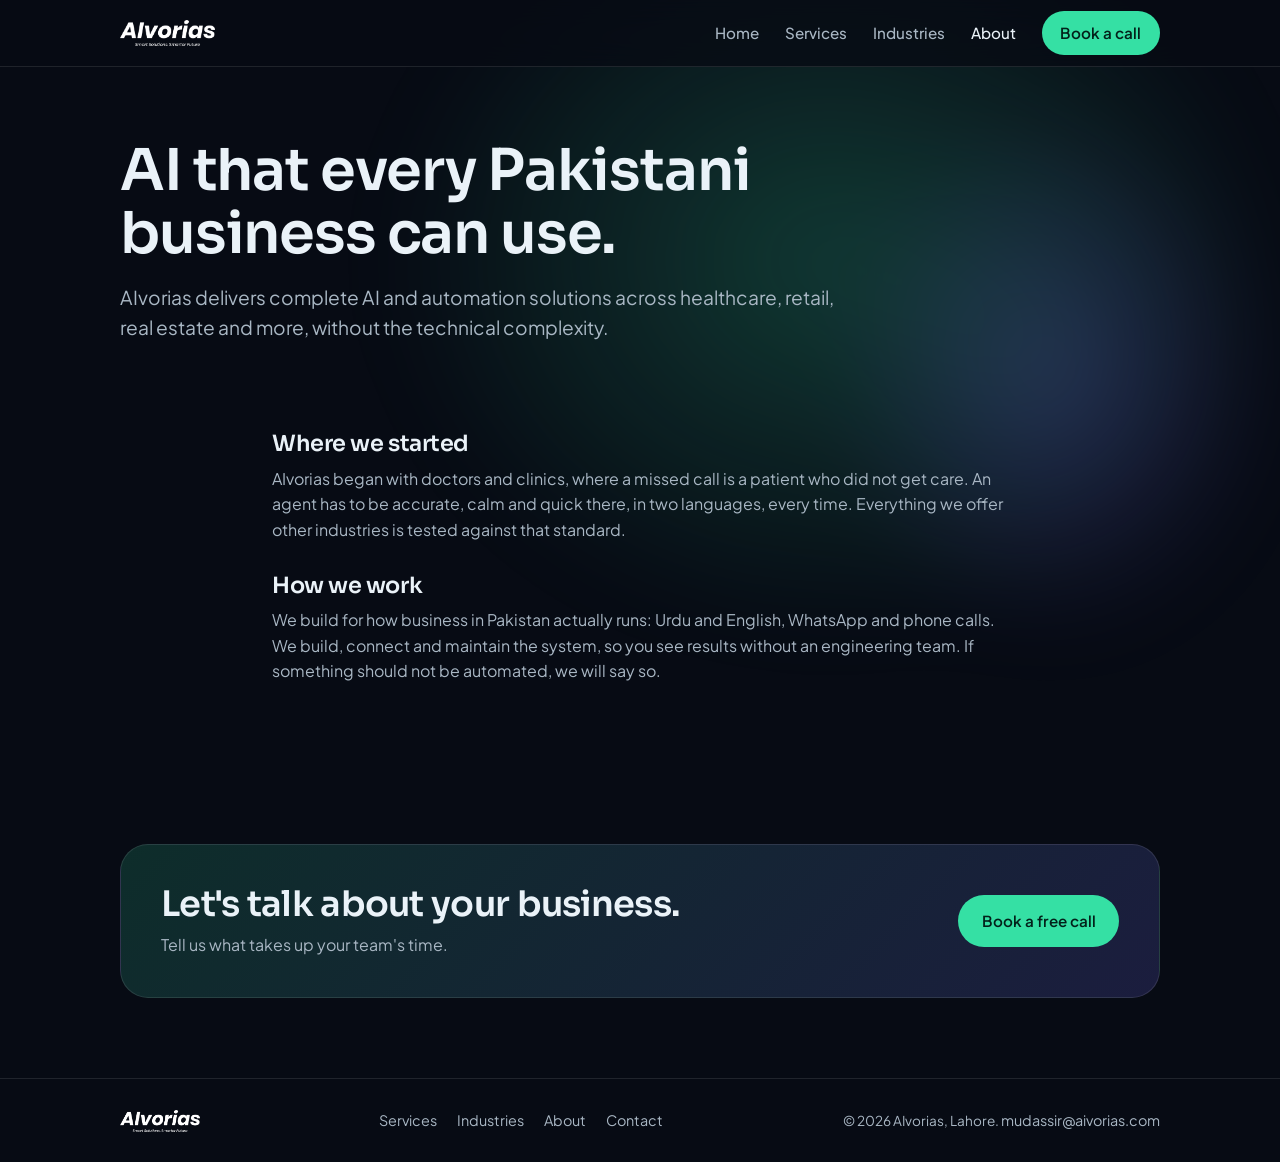
==== commit 1004c31d: "Redesign: Aurora Night look, much leaner content, no vector illustrations Co-Authored-By: Claude Son" ====
--- a/about/index.html
+++ b/about/index.html
@@ -4,23 +4,22 @@
 <meta charset="utf-8">
 <meta name="viewport" content="width=device-width, initial-scale=1">
 <title>About | AIvorias</title>
-<meta name="description" content="AIvorias is an AI-powered technology platform delivering complete AI and automation solutions for businesses across every industry in Pakistan.">
-<meta name="theme-color" content="#060C11">
+<meta name="description" content="AIvorias is an AI-powered technology platform delivering AI and automation solutions for businesses across every industry in Pakistan.">
+<meta name="theme-color" content="#070B14">
 <link rel="canonical" href="https://www.aivorias.com/about/">
 <link rel="icon" type="image/png" href="/logo-white.png">
 <meta property="og:type" content="website">
 <meta property="og:title" content="About | AIvorias">
-<meta property="og:description" content="AIvorias is an AI-powered technology platform delivering complete AI and automation solutions for businesses across every industry in Pakistan.">
+<meta property="og:description" content="AIvorias is an AI-powered technology platform delivering AI and automation solutions for businesses across every industry in Pakistan.">
 <meta property="og:url" content="https://www.aivorias.com/about/">
 <link rel="preconnect" href="https://fonts.googleapis.com">
 <link rel="preconnect" href="https://fonts.gstatic.com" crossorigin>
-<link rel="stylesheet" href="https://fonts.googleapis.com/css2?family=Fraunces:ital,opsz,wght@0,9..144,400..600;1,9..144,400&family=Hanken+Grotesk:wght@400;500;600;700;800&display=swap">
-<link rel="stylesheet" href="/styles.css?v=20261111b">
-<script>try{if(sessionStorage.getItem('aiv_seen')||(window.matchMedia&&matchMedia('(prefers-reduced-motion: reduce)').matches))document.documentElement.classList.add('no-loader')}catch(e){}</script>
+<link rel="stylesheet" href="https://fonts.googleapis.com/css2?family=Sora:wght@500;600;700&family=Plus+Jakarta+Sans:wght@400;500;600;700&display=swap">
+<link rel="stylesheet" href="/styles.css?v=20261112a">
+<script>document.documentElement.classList.add('js')</script>
 </head>
 <body>
 <a class="skip" href="#main">Skip to content</a>
-<div id="loader" aria-hidden="true"><img src="/logo-white.png" alt=""></div>
 <header class="site-header">
   <div class="wrap">
     <a class="brand" href="/" aria-label="AIvorias home"><img src="/logo-text-white.png" alt="AIvorias"></a>
@@ -34,82 +33,34 @@
 <main id="main">
 
 <section class="page-hero">
-  <div class="wrap">
-    <div class="crumbs"><a href="/">Home</a><span>/</span><span>About</span></div>
-    <h1>AI that every Pakistani business can use.</h1>
+  <div class="wrap"><h1>AI that every Pakistani business can use.</h1><p class="lead">AIvorias delivers complete AI and automation solutions across healthcare, retail, real estate and more, without the technical complexity.</p></div>
+</section>
+
+<section>
+  <div class="wrap prose">
+    <h2>Where we started</h2>
+    <p>AIvorias began with doctors and clinics, where a missed call is a patient who did not get care. An agent has to be accurate, calm and quick there, in two languages, every time. Everything we offer other industries is tested against that standard.</p>
+    <h2>How we work</h2>
+    <p>We build for how business in Pakistan actually runs: Urdu and English, WhatsApp and phone calls. We build, connect and maintain the system, so you see results without an engineering team. If something should not be automated, we will say so.</p>
   </div>
 </section>
 
-<section style="padding-top:0">
-  <div class="wrap">
-    <p class="statement">AIvorias is an AI-powered technology platform delivering complete AI and automation solutions for businesses across every industry: healthcare, retail, real estate, and beyond.</p>
-    <p class="statement-sub">Our vision is to make AI accessible to every Pakistani business, big or small, without the technical complexity.</p>
-  </div>
-</section>
-
-<section class="rule-top">
-  <div class="wrap two-col">
-    <div><h2>Where we started</h2></div>
-    <div>
-      <p>AIvorias began with doctors and clinics, where a missed call is a patient who did not get care. It is a demanding place to build. The agent has to be accurate, calm and quick, in two languages, every time.</p>
-      <p>Everything we now offer to other industries is tested against that standard. A voice agent that can handle a worried patient at midnight can handle a property enquiry or an order query.</p>
-    </div>
-  </div>
-</section>
-
-<section class="rule-top">
-  <div class="wrap">
-    <div class="section-head"><h2>How we work</h2></div>
-    <div class="principles">
-      <div class="principle"><h3>Built for Pakistan</h3><p>Urdu and English, WhatsApp and phone calls, cash on delivery and local workflows. We design for how business here actually runs.</p></div>
-      <div class="principle"><h3>Done for you</h3><p>You should not need an engineering team to use AI. We build, connect and maintain the system, and you see the results.</p></div>
-      <div class="principle"><h3>Honest about fit</h3><p>If something should not be automated, we will say so. We start with the work where AI clearly pays off.</p></div>
-    </div>
-  </div>
-</section>
-
-<section class="rule-top">
+<section>
   <div class="wrap">
     <div class="cta-band">
-      <div>
-        <h2>Let's talk about your business.</h2>
-        <p>Tell us what takes up your team's time. We will tell you what AI can do about it.</p>
-      </div>
-      <a class="btn btn-primary" href="/contact/">Book a free strategy call</a>
+      <div><h2>Let's talk about your business.</h2><p>Tell us what takes up your team's time.</p></div>
+      <a class="btn btn-primary" href="/contact/">Book a free call</a>
     </div>
   </div>
 </section>
 </main>
 <footer class="site-footer">
-  <div class="wrap">
-    <div class="footer-grid">
-      <div>
-        <img src="/logo-text-white.png" alt="AIvorias">
-        <p>AI and automation for Pakistani businesses, big and small.</p>
-      </div>
-      <div>
-        <h4>Pages</h4>
-        <ul>
-          <li><a href="/services/">Services</a></li>
-          <li><a href="/industries/">Industries</a></li>
-          <li><a href="/about/">About</a></li>
-          <li><a href="/contact/">Contact</a></li>
-        </ul>
-      </div>
-      <div>
-        <h4>Get in touch</h4>
-        <ul>
-          <li><a href="mailto:mudassir@aivorias.com">mudassir@aivorias.com</a></li>
-          <li><span style="color:var(--dim);font-size:.94rem">Lahore, Pakistan</span></li>
-        </ul>
-      </div>
-    </div>
-    <div class="footer-bottom">
-      <span>&copy; 2026 AIvorias. All rights reserved.</span>
-      <span>Smart solutions. Smarter future.</span>
-    </div>
+  <div class="wrap foot">
+    <img src="/logo-text-white.png" alt="AIvorias">
+    <nav aria-label="Footer"><a href="/services/">Services</a><a href="/industries/">Industries</a><a href="/about/">About</a><a href="/contact/">Contact</a></nav>
+    <span class="copy">&copy; 2026 AIvorias, Lahore. <a href="mailto:mudassir@aivorias.com">mudassir@aivorias.com</a></span>
   </div>
 </footer>
-<script src="/main.js?v=20261111b" defer></script>
+<script src="/main.js?v=20261112a" defer></script>
 </body>
 </html>
--- a/styles.css
+++ b/styles.css
@@ -1,437 +1,144 @@
-/* AIvorias — shared styles (v2: editorial) */
-:root{
-  --ink:#050B0E;
-  --ink-2:#08131A;
-  --panel:#0E1A22;
-  --panel-2:#12222C;
-  --line:rgba(233,242,239,.10);
-  --line-strong:rgba(233,242,239,.20);
-  --text:#EAF3F0;
-  --dim:rgba(234,243,240,.72);
-  --faint:rgba(234,243,240,.50);
-  --mint:#35E0A4;
-  --mint-soft:rgba(53,224,164,.12);
-  --mint-line:rgba(53,224,164,.40);
-  --on-mint:#03211A;
-  --danger:#F2776B;
-  --display:'Fraunces','Iowan Old Style',Georgia,'Times New Roman',serif;
-  --body:'Hanken Grotesk','Segoe UI',system-ui,-apple-system,sans-serif;
-  --urdu:'Noto Nastaliq Urdu','Noto Naskh Arabic','Segoe UI',serif;
-  --gutter:clamp(20px,5vw,44px);
-  --max:1180px;
-}
-*,*::before,*::after{box-sizing:border-box;margin:0;padding:0}
+/* AIvorias - Aurora Night */
+:root{--bg:#070B14;--panel:rgba(255,255,255,.05);--line:rgba(255,255,255,.10);--fg:#EAF2F8;--dim:#A9B7C4;--mint:#35E0A4;--on-mint:#03211A;--violet:#7A6EFF;--display:Sora,system-ui,sans-serif;--body:"Plus Jakarta Sans",system-ui,sans-serif;--urdu:"Noto Nastaliq Urdu",serif;--gutter:clamp(18px,5vw,40px);--ease:cubic-bezier(.16,1,.3,1)}
+*{box-sizing:border-box}
 html{scroll-behavior:smooth;-webkit-text-size-adjust:100%}
-body{
-  background:var(--ink);color:var(--text);
-  font-family:var(--body);font-size:1.02rem;line-height:1.62;
-  -webkit-font-smoothing:antialiased;overflow-x:hidden;
-}
+body{margin:0;background:var(--bg);color:var(--fg);font:400 1rem/1.6 var(--body);overflow-x:hidden}
+body::before{content:"";position:absolute;top:-120px;right:0;width:min(900px,100%);height:760px;background:radial-gradient(closest-side,rgba(53,224,164,.22),transparent),radial-gradient(closest-side at 75% 65%,rgba(122,110,255,.24),transparent);filter:blur(40px);z-index:-1;pointer-events:none}
 img{max-width:100%;display:block}
-a{color:inherit;text-decoration:none}
-ul{list-style:none}
-:focus-visible{outline:2px solid var(--mint);outline-offset:3px;border-radius:4px}
+a{color:inherit}
 ::selection{background:var(--mint);color:var(--on-mint)}
+:focus-visible{outline:2px solid var(--mint);outline-offset:3px;border-radius:6px}
+.wrap{max-width:1120px;margin:0 auto;padding-inline:var(--gutter)}
+.skip{position:absolute;left:-999px;top:8px;background:var(--mint);color:var(--on-mint);padding:8px 14px;border-radius:8px;z-index:99}
+.skip:focus{left:8px}
+h1,h2,h3{font-family:var(--display);font-weight:600;letter-spacing:-.02em;line-height:1.1;margin:0;text-wrap:balance}
+h1{font-size:clamp(2rem,5.4vw,3.6rem)}
+h2{font-size:clamp(1.5rem,3.2vw,2.2rem)}
+h3{font-size:1.1rem;letter-spacing:-.01em}
+p{margin:0}
+section{padding-block:clamp(40px,7vw,80px)}
+.lead{color:var(--dim);font-size:clamp(1.02rem,1.6vw,1.2rem);max-width:52ch;margin-top:16px}
 
-.wrap{width:100%;max-width:var(--max);margin:0 auto;padding:0 var(--gutter)}
-.skip{position:absolute;left:-999px;top:8px;background:var(--mint);color:var(--on-mint);padding:10px 16px;border-radius:8px;font-weight:700;z-index:300}
-.skip:focus{left:8px}
+/* buttons */
+.btn{display:inline-flex;align-items:center;justify-content:center;padding:.8rem 1.4rem;border-radius:999px;font-weight:600;font-size:.95rem;text-decoration:none;border:1px solid transparent;transition:transform .25s var(--ease),background .2s}
+.btn-primary{background:var(--mint);color:var(--on-mint)}
+.btn-primary:hover{transform:translateY(-2px);background:#5CEBBA}
+.btn-ghost{background:var(--panel);border-color:var(--line);color:var(--fg)}
+.btn-ghost:hover{background:rgba(255,255,255,.10)}
 
-h1,h2,h3{text-wrap:balance;font-family:var(--display);font-weight:500;letter-spacing:-.025em;line-height:1.05;color:var(--text);font-optical-sizing:auto}
-h1{font-size:clamp(2.7rem,5.8vw,4.6rem);letter-spacing:-.035em}
-h2{font-size:clamp(1.8rem,4vw,3.1rem);letter-spacing:-.03em}
-h3{font-size:1.25rem;letter-spacing:-.015em;line-height:1.2}
-p{max-width:62ch}
-.lead{font-size:clamp(1.06rem,1.6vw,1.22rem);color:var(--dim);max-width:54ch}
-
-/* ---------- Buttons ---------- */
-.btn{
-  display:inline-flex;align-items:center;justify-content:center;gap:10px;
-  font-family:var(--body);font-weight:700;font-size:.98rem;
-  padding:15px 30px;border-radius:100px;border:1px solid transparent;
-  cursor:pointer;transition:transform .18s ease,background .18s ease,border-color .18s ease,box-shadow .18s ease;
-}
-.btn-primary{background:var(--mint);color:var(--on-mint)}
-.btn-primary:hover{transform:translateY(-2px);box-shadow:0 12px 32px rgba(53,224,164,.28)}
-.btn-ghost{border-color:var(--line-strong);color:var(--text);background:transparent}
-.btn-ghost:hover{border-color:var(--mint-line);background:var(--mint-soft)}
-
-/* ---------- Loader (first visit per session) ---------- */
-#loader{
-  position:fixed;inset:0;z-index:500;background:var(--ink);
-  display:flex;align-items:center;justify-content:center;
-  transition:opacity .5s ease,visibility .5s ease;
-}
-#loader.hide{opacity:0;visibility:hidden}
-#loader img{
-  width:92px;height:auto;
-  filter:drop-shadow(0 0 18px rgba(53,224,164,.55));
-  animation:blink 1.7s ease-in-out infinite;
-}
-@keyframes blink{0%,42%,100%{transform:scaleY(1)}50%{transform:scaleY(.12)}58%{transform:scaleY(1)}}
-html.no-loader #loader{display:none}
-
-/* ---------- Header ---------- */
-.site-header{
-  position:fixed;top:0;left:0;right:0;z-index:100;
-  background:rgba(5,11,14,.80);backdrop-filter:blur(16px);-webkit-backdrop-filter:blur(16px);
-  border-bottom:1px solid var(--line);
-}
-.site-header .wrap{display:flex;align-items:center;justify-content:space-between;height:74px;gap:24px}
-.brand img{height:36px;width:auto}
-.nav{display:flex;align-items:center;gap:4px}
-.nav a.link{
-  position:relative;padding:9px 15px;font-size:.95rem;font-weight:600;color:var(--dim);
-  transition:color .15s ease;
-}
-.nav a.link::after{
-  content:'';position:absolute;left:15px;right:15px;bottom:3px;height:2px;border-radius:2px;
-  background:var(--mint);transform:scaleX(0);transform-origin:left;transition:transform .22s ease;
-}
-.nav a.link:hover{color:var(--text)}
-.nav a.link:hover::after,.nav a.link[aria-current="page"]::after{transform:scaleX(1)}
-.nav a.link[aria-current="page"]{color:var(--text)}
-.nav .btn{padding:11px 24px;font-size:.92rem;margin-left:12px}
-.menu-btn{
-  display:none;width:44px;height:44px;border-radius:50%;border:1px solid var(--line-strong);
-  background:transparent;cursor:pointer;position:relative;
-}
-.menu-btn span,.menu-btn span::before,.menu-btn span::after{
-  content:'';position:absolute;left:12px;right:12px;height:2px;background:var(--text);border-radius:2px;
-  transition:transform .25s ease,opacity .2s ease,top .25s ease;
-}
-.menu-btn span{top:21px}
-.menu-btn span::before{top:-7px;left:0;right:0}
-.menu-btn span::after{top:7px;left:0;right:0}
-.menu-btn[aria-expanded="true"] span{background:transparent}
-.menu-btn[aria-expanded="true"] span::before{top:0;transform:rotate(45deg)}
-.menu-btn[aria-expanded="true"] span::after{top:0;transform:rotate(-45deg)}
-
-@media(max-width:900px){
-  /* backdrop-filter would trap the fixed menu inside the 74px header */
-  .site-header{backdrop-filter:none;-webkit-backdrop-filter:none;background:var(--ink)}
-  .menu-btn{display:block}
-  .nav{
-    position:fixed;top:74px;left:0;right:0;bottom:0;
-    background:var(--ink);flex-direction:column;align-items:stretch;gap:4px;
-    padding:20px var(--gutter) 40px;
-    transform:translateY(-12px);opacity:0;visibility:hidden;
-    transition:opacity .22s ease,transform .22s ease,visibility .22s ease;
-    overflow-y:auto;
-  }
-  .nav.open{transform:none;opacity:1;visibility:visible}
-  .nav a.link{font-size:1.7rem;font-family:var(--display);font-weight:500;padding:18px 4px;border-bottom:1px solid var(--line);color:var(--text)}
-  .nav a.link::after{display:none}
-  .nav a.link[aria-current="page"]{color:var(--mint)}
-  .nav .btn{margin:24px 0 0;padding:18px;font-size:1.02rem}
+/* header */
+.site-header{position:sticky;top:0;z-index:50;background:rgba(7,11,20,.78);backdrop-filter:blur(14px);border-bottom:1px solid var(--line)}
+.site-header .wrap{display:flex;align-items:center;justify-content:space-between;height:66px}
+.brand img{height:26px;width:auto}
+.nav{display:flex;align-items:center;gap:26px}
+.nav .link{text-decoration:none;color:var(--dim);font-size:.95rem;font-weight:500}
+.nav .link:hover,.nav .link[aria-current]{color:var(--fg)}
+.nav .btn{padding:.55rem 1.1rem}
+.menu-btn{display:none;width:44px;height:44px;border:0;background:none;cursor:pointer;position:relative}
+.menu-btn span,.menu-btn span::before{content:"";position:absolute;left:11px;width:22px;height:2px;background:var(--fg);border-radius:2px;transition:transform .3s var(--ease)}
+.menu-btn span{top:21px}.menu-btn span::before{left:0;top:-7px;box-shadow:0 14px 0 var(--fg)}
+.menu-btn[aria-expanded=true] span{transform:rotate(45deg)}
+.menu-btn[aria-expanded=true] span::before{transform:translateY(7px) rotate(90deg);box-shadow:none}
+@media(max-width:760px){
+ .menu-btn{display:block}
+ .nav{position:fixed;inset:66px 0 0 0;background:var(--bg);flex-direction:column;justify-content:center;gap:22px;transform:translateY(-8px);opacity:0;visibility:hidden;transition:.3s var(--ease)}
+ .nav.open{opacity:1;visibility:visible;transform:none}
+ .nav .link{font-size:1.4rem;color:var(--fg)}
 }
 
-/* ---------- Page scaffolding ---------- */
-main{padding-top:74px}
-section{padding:clamp(52px,8vw,112px) 0}
-.rule-top{border-top:1px solid var(--line)}
-.section-head{margin-bottom:clamp(26px,4vw,52px);max-width:760px}
-.section-head p{margin-top:20px;color:var(--dim);font-size:1.08rem}
+/* hero */
+.hero{padding-block:clamp(36px,7vw,84px) clamp(28px,5vw,56px)}
+.hero-grid{display:grid;grid-template-columns:minmax(0,1.1fr) minmax(0,1fr);gap:clamp(28px,5vw,64px);align-items:center}
+.cta-row{display:flex;flex-wrap:wrap;gap:12px;margin-top:28px}
+@media(max-width:860px){.hero-grid{grid-template-columns:1fr}}
 
-/* ---------- Hero (home) ---------- */
-.hero{position:relative;padding:clamp(52px,7vw,96px) 0 clamp(72px,9vw,120px);overflow:hidden}
-.hero::before{
-  content:'';position:absolute;pointer-events:none;
-  width:760px;height:760px;right:-160px;top:-120px;border-radius:50%;
-  background:radial-gradient(circle,rgba(53,224,164,.16),transparent 62%);
-}
-.hero-grid{position:relative;display:grid;grid-template-columns:1.1fr .9fr;gap:clamp(36px,5vw,72px);align-items:center}
-.status-chip{
-  display:inline-flex;align-items:center;gap:10px;
-  padding:8px 16px;border-radius:100px;
-  border:1px solid var(--mint-line);background:var(--mint-soft);
-  font-size:.85rem;font-weight:700;color:var(--mint);margin-bottom:30px;
-}
-.pulse{width:7px;height:7px;border-radius:50%;background:var(--mint);box-shadow:0 0 10px var(--mint);animation:pulse 1.8s ease-in-out infinite}
-@keyframes pulse{0%,100%{opacity:1}50%{opacity:.3}}
-.hero h1{font-size:clamp(2.7rem,4.9vw,4.3rem);line-height:1.02;margin-bottom:26px;max-width:none}
-.hero .lead{margin-bottom:38px}
-.cta-row{display:flex;gap:14px;flex-wrap:wrap}
-.hero-points{display:flex;flex-wrap:wrap;gap:10px 28px;margin-top:36px;font-size:.9rem;color:var(--faint);font-weight:600}
-.hero-points li{display:flex;align-items:center;gap:8px}
-.hero-points li::before{content:'';width:6px;height:6px;border-radius:50%;background:var(--mint)}
+/* call demo */
+.call{background:rgba(14,22,36,.72);backdrop-filter:blur(14px);border:1px solid var(--line);border-radius:24px;padding:18px;box-shadow:0 24px 50px rgba(0,0,0,.35);display:flex;flex-direction:column;gap:14px}
+.call-top{display:flex;justify-content:space-between;align-items:center;gap:12px}
+.call-who{display:flex;align-items:center;gap:12px;min-width:0}
+.call-who strong{display:block;font-size:.95rem}
+.call-who span{display:block;color:var(--dim);font-size:.8rem}
+.call-avatar{width:40px;height:40px;border-radius:50%;background:var(--mint);display:grid;place-items:center;flex:none}
+.call-avatar svg{width:18px;height:18px;fill:none;stroke:var(--on-mint);stroke-width:2;stroke-linecap:round;stroke-linejoin:round}
+.call-timer{font-variant-numeric:tabular-nums;color:var(--mint);font-weight:600}
+.wave{display:flex;align-items:center;gap:3px;height:34px}
+.wave i{flex:1;height:var(--h);max-height:100%;background:var(--mint);border-radius:3px;opacity:.35;transform-origin:center}
+.speaking .wave i{opacity:.9;animation:w .9s ease-in-out infinite alternate}
+@keyframes w{to{transform:scaleY(.35)}}
+.transcript{display:flex;flex-direction:column;gap:10px}
+.msg{padding:10px 14px;border-radius:16px 16px 16px 4px;background:rgba(255,255,255,.07);max-width:92%;display:flex;flex-direction:column;gap:2px}
+.msg.caller{align-self:flex-end;background:var(--mint);color:var(--on-mint);border-radius:16px 16px 4px 16px}
+.ur{font-family:var(--urdu);direction:rtl;font-size:1rem;line-height:1.9;text-align:right}
+.tr{font-size:.8rem;opacity:.75}
+.js .msg,.js .chip{opacity:0;transform:translateY(8px);transition:opacity .5s var(--ease),transform .5s var(--ease)}
+.js .msg.show,.js .chip.show{opacity:1;transform:none}
+.call-actions{display:flex;flex-wrap:wrap;gap:8px}
+.chip{display:inline-flex;align-items:center;gap:6px;font-size:.8rem;padding:5px 11px;border-radius:999px;background:rgba(53,224,164,.14);color:var(--mint)}
+.chip svg{width:13px;height:13px;fill:none;stroke:currentColor;stroke-width:3;stroke-linecap:round;stroke-linejoin:round}
+.call-foot{display:flex;justify-content:space-between;align-items:center;color:var(--dim);font-size:.78rem}
+.replay{background:none;border:1px solid var(--line);color:var(--fg);border-radius:999px;padding:4px 12px;font:inherit;cursor:pointer}
+.replay:hover{background:var(--panel)}
 
-/* Live call demo — the one memorable thing */
-.call{
-  position:relative;
-  background:linear-gradient(180deg,var(--panel-2),var(--panel));
-  border:1px solid var(--mint-line);border-radius:28px;padding:24px;
-  box-shadow:0 50px 100px -30px rgba(0,0,0,.8),0 0 70px -20px rgba(53,224,164,.28);
-}
-.call-top{display:flex;justify-content:space-between;align-items:center;gap:12px;margin-bottom:18px}
-.call-who{display:flex;align-items:center;gap:12px}
-.call-avatar{width:42px;height:42px;border-radius:50%;background:var(--mint-soft);border:1px solid var(--mint-line);display:grid;place-items:center}
-.call-avatar svg{width:18px;height:18px;stroke:var(--mint);fill:none;stroke-width:2;stroke-linecap:round;stroke-linejoin:round}
-.call-who strong{display:block;font-size:.95rem;line-height:1.2}
-.call-who span{font-size:.78rem;color:var(--faint)}
-.call-timer{font-variant-numeric:tabular-nums;font-size:.86rem;font-weight:700;color:var(--mint)}
-.wave{display:flex;align-items:center;gap:3px;height:64px;padding:0 4px;margin-bottom:16px}
-.wave i{flex:1;min-width:2px;height:calc(var(--h,70%)*.3);background:var(--mint);border-radius:3px;opacity:.35;transition:opacity .3s ease}
-.call.speaking .wave i{opacity:1;animation:bar 1s ease-in-out infinite}
-@keyframes bar{0%,100%{height:calc(var(--h,70%)*.3)}50%{height:var(--h,70%)}}
-.transcript{display:flex;flex-direction:column;gap:10px;min-height:196px}
-.msg{
-  max-width:88%;padding:11px 15px;border-radius:16px;font-size:.93rem;line-height:1.55;
-  opacity:0;transform:translateY(8px);transition:opacity .4s ease,transform .4s ease;
-}
-.msg.show{opacity:1;transform:none}
-.msg small{display:block;font-size:.72rem;font-weight:700;color:var(--faint);margin-bottom:3px}
-.msg.caller{align-self:flex-start;background:rgba(233,242,239,.06);border-top-left-radius:4px}
-.msg.agent{align-self:flex-end;background:var(--mint-soft);border:1px solid var(--mint-line);border-top-right-radius:4px}
-.msg.agent small{color:var(--mint)}
-.msg .ur{font-family:var(--urdu);direction:rtl;text-align:right;display:block;font-size:1.02rem;line-height:2}
-.msg .tr{display:block;font-size:.8rem;color:var(--faint);margin-top:2px}
-.call-actions{display:flex;flex-wrap:wrap;gap:8px;margin-top:14px;min-height:34px}
-.chip{
-  display:inline-flex;align-items:center;gap:7px;font-size:.78rem;font-weight:700;
-  padding:6px 12px;border-radius:100px;background:rgba(233,242,239,.06);color:var(--dim);
-  opacity:0;transform:translateY(6px);transition:opacity .4s ease,transform .4s ease;
-}
-.chip.show{opacity:1;transform:none}
-.chip svg{width:13px;height:13px;stroke:var(--mint);fill:none;stroke-width:2.6;stroke-linecap:round;stroke-linejoin:round}
-.call-foot{display:flex;justify-content:space-between;align-items:center;margin-top:16px;padding-top:14px;border-top:1px solid var(--line);font-size:.78rem;color:var(--faint)}
-.replay{background:none;border:0;color:var(--mint);font:inherit;font-weight:700;cursor:pointer;padding:4px 2px}
-.replay:hover{text-decoration:underline}
+/* sections */
+.sec-title{margin-bottom:26px}
+.what{list-style:none;margin:0;padding:0;display:grid;grid-template-columns:repeat(5,minmax(0,1fr));gap:12px}
+.what li{background:var(--panel);border:1px solid var(--line);border-radius:20px;padding:20px}
+.what h3{margin-bottom:8px}
+.what p{color:var(--dim);font-size:.9rem}
+@media(max-width:980px){.what{grid-template-columns:repeat(2,minmax(0,1fr))}.what li:last-child{grid-column:1/-1}}
+@media(max-width:520px){.what{grid-template-columns:1fr}}
+.more{margin-top:18px}
+.text-link{color:var(--mint);font-weight:600;text-decoration:none}
+.text-link::after{content:" \2192"}
+.pills{display:flex;flex-wrap:wrap;gap:10px}
+.pill{padding:9px 16px;border-radius:999px;background:var(--panel);border:1px solid var(--line);font-size:.92rem}
 
-@media(max-width:900px){
-  .hero-grid{grid-template-columns:1fr}
-  .hero h1{max-width:none}
-  .hero::before{width:480px;height:480px;right:-200px}
-}
+.cta-band{display:flex;justify-content:space-between;align-items:center;gap:24px;flex-wrap:wrap;padding:clamp(24px,4vw,40px);border-radius:28px;background:linear-gradient(135deg,rgba(53,224,164,.16),rgba(122,110,255,.18));border:1px solid var(--line)}
+.cta-band p{color:var(--dim);margin-top:8px}
 
-/* ---------- Missed-call story ---------- */
-.story{display:grid;grid-template-columns:1fr 1fr;gap:clamp(14px,2vw,22px)}
-.story-col{padding:clamp(22px,4vw,44px);border-radius:26px;border:1px solid var(--line)}
-.story-col.without{background:var(--ink-2)}
-.story-col.without .timeline li{color:var(--faint)}
-.story-col.with{border-color:var(--mint-line);background:linear-gradient(180deg,rgba(53,224,164,.11),rgba(53,224,164,.02) 70%)}
-.story-col h3{margin-bottom:20px;display:flex;align-items:center;gap:12px;font-size:1.5rem}
-.story-col h3 .tag{font-family:var(--body);font-size:.8rem;font-weight:800;padding:6px 13px;border-radius:100px;letter-spacing:0}
-.story-col.without h3 .tag{background:rgba(242,119,107,.14);color:var(--danger)}
-.story-col.with h3 .tag{background:var(--mint);color:var(--on-mint)}
-.timeline{display:flex;flex-direction:column;gap:0}
-.timeline li{display:grid;grid-template-columns:72px 1fr;gap:12px;padding:12px 0;border-top:1px solid var(--line);font-size:.97rem;color:var(--dim)}
-.timeline li:first-child{border-top:0;padding-top:0}
-.timeline time{font-variant-numeric:tabular-nums;font-weight:800;color:var(--text);font-size:.88rem;padding-top:2px}
-.timeline li.result{color:var(--text);font-weight:700}
-.without .timeline li.result{color:var(--danger)}
-.with .timeline li.result{color:var(--mint)}
-.story-note{margin-top:22px;font-size:.88rem;color:var(--faint)}
-@media(max-width:820px){.story{grid-template-columns:1fr}}
+/* inner pages */
+.page-hero{padding-block:clamp(36px,6vw,72px) 8px}
+.grp{padding-block:clamp(22px,4vw,36px);border-top:1px solid var(--line)}
+.grp-head{margin-bottom:16px}
+.grp-head p{color:var(--dim);margin-top:6px}
+.svc{list-style:none;margin:0;padding:0;display:grid;grid-template-columns:repeat(auto-fit,minmax(260px,1fr));gap:12px}
+.svc li,.ind-grid li{background:var(--panel);border:1px solid var(--line);border-radius:20px;padding:18px 20px}
+.svc h3,.ind-grid h3{margin-bottom:6px}
+.svc p,.ind-grid p{color:var(--dim);font-size:.92rem}
+.ind-grid{list-style:none;margin:0;padding:0;display:grid;grid-template-columns:repeat(auto-fill,minmax(250px,1fr));gap:12px;padding-top:20px}
+.prose{max-width:68ch}
+.prose h2{margin:30px 0 10px;font-size:1.4rem}
+.prose h2:first-child{margin-top:0}
+.prose p{color:var(--dim)}
 
-/* ---------- Visuals ---------- */
-.vis{position:relative;aspect-ratio:16/10;border-radius:20px;overflow:hidden;background:linear-gradient(160deg,var(--panel-2),var(--ink-2));border:1px solid var(--line-strong)}
-.vis::after{content:'';position:absolute;inset:0;pointer-events:none;background:radial-gradient(circle at 85% 0%,rgba(53,224,164,.13),transparent 55%)}
-.vis svg{position:absolute;inset:0;width:100%;height:100%;display:block}
-.vis text{font-family:var(--body);font-weight:800}
-.vis .m{fill:var(--mint)}.vis .mo{fill:rgba(53,224,164,.24)}
-.vis .mb{fill:rgba(53,224,164,.16);stroke:var(--mint);stroke-width:1.3}
-.vis .ms{fill:none;stroke:var(--mint);stroke-width:2;stroke-linecap:round;stroke-linejoin:round}
-.vis .l{fill:rgba(234,243,240,.08)}.vis .l2{fill:rgba(234,243,240,.18)}.vis .l3{fill:rgba(234,243,240,.40)}
-.vis .ls{fill:none;stroke:rgba(234,243,240,.26);stroke-width:1.4}
-.vis .l.ls{fill:rgba(234,243,240,.07)}
-.vis .bgc{fill:var(--ink);stroke:var(--mint);stroke-width:2}
-.vis .vt{fill:var(--text)}.vis .vm{fill:var(--mint)}.vis .vd{fill:var(--on-mint)}
-.vis .vdk{fill:none;stroke:var(--on-mint);stroke-width:2.6;stroke-linecap:round;stroke-linejoin:round}
-.vis .vdk-f{fill:var(--on-mint)}
+/* contact */
+.contact-grid{display:grid;grid-template-columns:minmax(0,.7fr) minmax(0,1.3fr);gap:clamp(24px,5vw,56px);align-items:start}
+@media(max-width:860px){.contact-grid{grid-template-columns:1fr}}
+.contact-info h2{margin-bottom:14px;font-size:1.3rem}
+.facts{list-style:none;margin:0;padding:0;display:flex;flex-direction:column;gap:14px}
+.facts span{display:block;color:var(--dim);font-size:.8rem}
+.facts a{color:var(--mint);text-decoration:none;overflow-wrap:anywhere}
+.form-card{background:var(--panel);border:1px solid var(--line);border-radius:24px;padding:clamp(18px,3vw,30px)}
+.field-row{display:grid;grid-template-columns:1fr 1fr;gap:14px}
+@media(max-width:560px){.field-row{grid-template-columns:1fr}}
+.field{display:flex;flex-direction:column;gap:6px;margin-bottom:14px}
+label{font-size:.85rem;color:var(--dim)}
+input,select,textarea{font:inherit;color:var(--fg);background:rgba(255,255,255,.06);border:1px solid var(--line);border-radius:12px;padding:.75rem .9rem;width:100%}
+select option{color:#000}
+textarea{min-height:110px;resize:vertical}
+input::placeholder,textarea::placeholder{color:#7C8A97}
+input:focus,select:focus,textarea:focus{outline:2px solid var(--mint);outline-offset:1px}
+.form-note{color:var(--dim);font-size:.82rem;margin-top:12px}
+.form-done{display:none}.form-done.show{display:block}
+.form-done h3{margin-bottom:10px}.form-done p{color:var(--dim);margin-top:8px}
+.form-done a{color:var(--mint)}
 
-/* Carousel rail: a grid on desktop, a swipeable row on phones */
-.cap-grid{display:grid;grid-template-columns:repeat(6,1fr);gap:clamp(22px,3vw,40px)}
-.cap{grid-column:span 2;display:flex;flex-direction:column;gap:14px}
-.cap:nth-child(n+4){grid-column:span 3}
-.cap h3{font-size:1.45rem;transition:color .2s ease;margin-top:4px}
-.cap p{color:var(--dim);font-size:.96rem;margin-top:-4px}
-.cap .names{font-size:.84rem;color:var(--faint);font-weight:600;margin-top:-4px}
-.cap:hover h3{color:var(--mint)}
-.more{margin-top:34px}
-.text-link{font-weight:700;color:var(--mint);border-bottom:1px solid var(--mint-line);padding-bottom:2px;transition:border-color .15s ease}
-.text-link:hover{border-color:var(--mint)}
-@media(max-width:860px){
-  .cap-grid,.svc-grid{display:flex;overflow-x:auto;scroll-snap-type:x mandatory;gap:14px;margin:0 calc(var(--gutter)*-1);padding:0 var(--gutter) 6px;scrollbar-width:none;-webkit-overflow-scrolling:touch}
-  .cap-grid::-webkit-scrollbar,.svc-grid::-webkit-scrollbar{display:none}
-  .cap,.svc-card{flex:0 0 min(82%,330px);scroll-snap-align:start}
-  .cap:nth-child(n+4){grid-column:auto}
-}
-
-/* ---------- Industry pills (home) ---------- */
-.pills{display:flex;flex-wrap:wrap;gap:10px}
-.pill{display:inline-flex;align-items:center;gap:10px;padding:10px 18px 10px 12px;border:1px solid var(--line-strong);border-radius:100px;font-weight:700;font-size:.95rem;color:var(--text);transition:border-color .15s ease,background .15s ease}
-.pill svg{width:20px;height:20px;stroke:var(--mint);fill:none;stroke-width:1.8;stroke-linecap:round;stroke-linejoin:round;flex:none}
-.pill:hover{border-color:var(--mint-line);background:var(--mint-soft)}
-
-/* ---------- Process ---------- */
-.steps{display:grid;grid-template-columns:repeat(4,1fr);gap:0;border-top:1px solid var(--line-strong)}
-.step{padding:32px 26px 10px 0;position:relative}
-.step + .step{padding-left:26px;border-left:1px solid var(--line)}
-.step-num{font-family:var(--display);font-style:italic;font-size:3.4rem;font-weight:400;color:var(--mint);line-height:1;margin-bottom:18px;display:block}
-.step h3{margin-bottom:10px}
-.step p{color:var(--dim);font-size:.96rem}
-@media(max-width:900px){
-  .steps{grid-template-columns:1fr 1fr}
-  .step{padding:26px 22px 26px 0}
-  .step + .step{padding-left:0;border-left:0}
-  .step:nth-child(even){padding-left:22px;border-left:1px solid var(--line)}
-  .step:nth-child(n+3){border-top:1px solid var(--line)}
-}
-@media(max-width:560px){
-  .step{padding:20px 14px 20px 0}.step:nth-child(even){padding-left:14px}
-  .step-num{font-size:2.4rem;margin-bottom:10px}.step h3{font-size:1.1rem}.step p{font-size:.88rem}
-}
-
-/* ---------- Why (statement list) ---------- */
-.why{display:grid;grid-template-columns:.8fr 1.2fr;gap:clamp(30px,6vw,90px);align-items:start}
-.why > div{position:sticky;top:120px}
-.why-list{display:flex;flex-direction:column}
-.why-list li{padding:22px 0;border-top:1px solid var(--line-strong)}
-.why-list li:last-child{border-bottom:1px solid var(--line-strong)}
-.why-list h3{margin-bottom:6px;font-size:1.35rem}
-.why-list p{color:var(--dim)}
-@media(max-width:820px){.why{grid-template-columns:1fr}.why > div{position:static}}
-
-/* ---------- CTA band (solid mint) ---------- */
-.cta-band{
-  border-radius:32px;
-  padding:clamp(36px,6vw,76px);
-  background:var(--mint);color:var(--on-mint);
-  display:flex;justify-content:space-between;align-items:center;gap:30px;flex-wrap:wrap;
-}
-.cta-band h2{max-width:17ch;color:var(--on-mint)}
-.cta-band p{margin-top:16px;color:rgba(3,33,26,.78);font-weight:500}
-.cta-band .btn-primary{background:var(--ink);color:var(--text)}
-.cta-band .btn-primary:hover{box-shadow:0 12px 32px rgba(3,33,26,.35)}
-
-/* ---------- Inner page hero ---------- */
-.page-hero{padding:clamp(40px,7vw,92px) 0 clamp(26px,4vw,56px);position:relative}
-.page-hero h1{font-size:clamp(2.2rem,5.6vw,4.2rem);max-width:15ch;margin-bottom:24px}
-.crumbs{display:flex;gap:8px;font-size:.86rem;color:var(--faint);font-weight:600;margin-bottom:24px}
-.crumbs a:hover{color:var(--mint)}
-
-/* ---------- Services page ---------- */
-.subnav{position:sticky;top:74px;z-index:50;background:rgba(5,11,14,.92);backdrop-filter:blur(12px);-webkit-backdrop-filter:blur(12px);border-top:1px solid var(--line);border-bottom:1px solid var(--line)}
-.subnav .wrap{display:flex;gap:8px;overflow-x:auto;padding-top:12px;padding-bottom:12px;scrollbar-width:none}
-.subnav .wrap::-webkit-scrollbar{display:none}
-.subnav a{flex:none;padding:8px 18px;border-radius:100px;font-size:.88rem;font-weight:700;color:var(--dim);border:1px solid var(--line-strong);transition:all .15s ease}
-.subnav a:hover{color:var(--text);border-color:var(--mint-line);background:var(--mint-soft)}
-.grp{padding:clamp(40px,6vw,80px) 0;border-bottom:1px solid var(--line);scroll-margin-top:130px}
-.grp:last-child{border-bottom:0}
-.grp-head{display:flex;justify-content:space-between;align-items:flex-end;gap:12px 40px;flex-wrap:wrap;margin-bottom:clamp(20px,3vw,34px)}
-.grp-head h2{font-size:clamp(1.7rem,3vw,2.5rem)}
-.grp-head p{color:var(--dim);max-width:46ch;font-size:.98rem}
-.svc-grid{display:grid;gap:clamp(22px,3vw,40px);align-items:start}
-.svc-grid.n2{grid-template-columns:repeat(2,1fr)}.svc-grid.n3{grid-template-columns:repeat(3,1fr)}
-.svc-card{display:flex;flex-direction:column;gap:14px}
-.svc-card h3{font-size:1.4rem;margin-top:4px}
-.svc-card > p{color:var(--dim);font-size:.96rem;margin-top:-4px}
-.svc-more{border-top:1px solid var(--line);padding-top:12px}
-.svc-more summary{list-style:none;cursor:pointer;display:flex;justify-content:space-between;align-items:center;font-weight:700;font-size:.9rem;color:var(--mint)}
-.svc-more summary::-webkit-details-marker{display:none}
-.svc-more summary::after{content:'+';font-size:1.4rem;line-height:1;transition:transform .2s ease}
-.svc-more[open] summary::after{transform:rotate(45deg)}
-.ticks{display:grid;grid-template-columns:1fr 1fr;gap:10px 28px;margin-bottom:24px}
-.svc-more .ticks{grid-template-columns:1fr;gap:9px;margin:16px 0 16px}
-.ticks li{position:relative;padding-left:24px;font-size:.94rem;color:var(--text)}
-.ticks li::before{content:'';position:absolute;left:0;top:.42em;width:12px;height:7px;border-left:2px solid var(--mint);border-bottom:2px solid var(--mint);transform:rotate(-45deg) translateY(-2px)}
-.example{border-left:2px solid var(--mint);padding:4px 0 4px 16px;color:var(--dim);font-size:.92rem;max-width:58ch}
-.example b{color:var(--text)}
-@media(max-width:860px){.svc-grid.n2,.svc-grid.n3{grid-template-columns:none}.grp-head{flex-direction:column;align-items:flex-start}}
-
-/* ---------- Industries page ---------- */
-.ind-grid{display:grid;grid-template-columns:repeat(3,1fr);gap:16px;align-items:start;padding-bottom:clamp(36px,6vw,72px)}
-.ind-card{border:1px solid var(--line-strong);border-radius:22px;background:var(--ink-2);scroll-margin-top:100px;transition:border-color .2s ease,background .2s ease}
-.ind-card[open]{border-color:var(--mint-line);background:linear-gradient(180deg,rgba(53,224,164,.07),var(--ink-2) 60%)}
-.ind-card summary{list-style:none;cursor:pointer;display:grid;grid-template-columns:44px 1fr 18px;gap:14px;align-items:start;padding:20px}
-.ind-card summary::-webkit-details-marker{display:none}
-.ind-card summary::after{content:'+';font-size:1.4rem;line-height:1;color:var(--mint);transition:transform .2s ease}
-.ind-card[open] summary::after{transform:rotate(45deg)}
-.ic{width:44px;height:44px;border-radius:14px;background:var(--mint-soft);border:1px solid var(--mint-line);display:grid;place-items:center}
-.ic svg{width:22px;height:22px;stroke:var(--mint);fill:none;stroke-width:1.8;stroke-linecap:round;stroke-linejoin:round}
-.ind-name{display:block;font-family:var(--display);font-size:1.3rem;font-weight:500;letter-spacing:-.02em;line-height:1.15;margin-top:2px}
-.ind-blurb{display:block;color:var(--dim);font-size:.9rem;margin-top:6px;line-height:1.5}
-.ind-card .ticks{grid-template-columns:1fr;gap:9px;margin:0;padding:0 20px 22px 78px}
-@media(max-width:980px){.ind-grid{grid-template-columns:repeat(2,1fr)}}
-@media(max-width:640px){.ind-grid{grid-template-columns:1fr;gap:10px}.ind-card summary{padding:16px}.ind-card .ticks{padding:0 16px 18px 74px}}
-
-/* ---------- About ---------- */
-.statement{font-family:var(--display);font-weight:500;letter-spacing:-.028em;font-size:clamp(1.7rem,3.5vw,2.8rem);line-height:1.15;max-width:28ch;color:var(--text)}
-.statement-sub{margin-top:32px;color:var(--dim);font-size:1.1rem}
-.principles{display:grid;grid-template-columns:repeat(3,1fr);gap:clamp(24px,4vw,48px)}
-.principle{border-top:2px solid var(--mint);padding-top:24px}
-.principle h3{margin-bottom:10px;font-size:1.5rem}
-.principle p{color:var(--dim);font-size:.98rem}
-@media(max-width:820px){.principles{grid-template-columns:1fr}}
-.two-col{display:grid;grid-template-columns:.8fr 1.2fr;gap:clamp(28px,6vw,90px)}
-.two-col p{color:var(--dim);margin-bottom:16px;font-size:1.06rem}
-@media(max-width:820px){.two-col{grid-template-columns:1fr}}
-
-/* ---------- Contact ---------- */
-.contact-grid{display:grid;grid-template-columns:.9fr 1.1fr;gap:clamp(30px,6vw,90px);align-items:start}
-.contact-info h2{font-size:clamp(1.8rem,2.8vw,2.4rem);margin-bottom:22px}
-.facts{display:flex;flex-direction:column;margin-bottom:40px}
-.facts li{padding:16px 0;border-top:1px solid var(--line)}
-.facts li:last-child{border-bottom:1px solid var(--line)}
-.facts span{display:block;font-size:.82rem;color:var(--faint);font-weight:700;margin-bottom:3px}
-.facts a,.facts strong{font-size:1.1rem;font-weight:700}
-.facts a{color:var(--mint)}
-.next-list{display:flex;flex-direction:column;gap:16px;counter-reset:n}
-.next-list li{display:grid;grid-template-columns:34px 1fr;gap:14px;color:var(--dim);font-size:.98rem;counter-increment:n}
-.next-list li::before{content:counter(n);width:30px;height:30px;border-radius:50%;border:1px solid var(--mint-line);color:var(--mint);font-weight:800;font-size:.85rem;display:grid;place-items:center}
-.form-card{background:var(--panel);border:1px solid var(--line-strong);border-radius:28px;padding:clamp(24px,4vw,42px)}
-.field{display:flex;flex-direction:column;gap:8px;margin-bottom:20px}
-.field label{font-size:.88rem;font-weight:700;color:var(--dim)}
-.field input,.field select,.field textarea{
-  width:100%;background:var(--ink-2);border:1px solid var(--line-strong);border-radius:14px;
-  padding:14px 16px;color:var(--text);font:inherit;font-size:1rem;transition:border-color .15s ease,box-shadow .15s ease;
-}
-.field select{appearance:none;-webkit-appearance:none;background-image:linear-gradient(45deg,transparent 50%,var(--dim) 50%),linear-gradient(135deg,var(--dim) 50%,transparent 50%);background-position:calc(100% - 22px) 52%,calc(100% - 16px) 52%;background-size:6px 6px;background-repeat:no-repeat;padding-right:44px}
-.field textarea{min-height:130px;resize:vertical}
-.field input::placeholder,.field textarea::placeholder{color:var(--faint)}
-.field input:focus,.field select:focus,.field textarea:focus{outline:none;border-color:var(--mint);box-shadow:0 0 0 3px var(--mint-soft)}
-.field-row{display:grid;grid-template-columns:1fr 1fr;gap:16px}
-@media(max-width:560px){.field-row{grid-template-columns:1fr}}
-.form-card .btn{width:100%;padding:17px}
-.form-note{margin-top:14px;font-size:.84rem;color:var(--faint);text-align:center;max-width:none}
-.form-done{display:none}
-.form-done.show{display:block}
-.form-done h3{font-size:1.7rem;margin-bottom:12px}
-.form-done p{color:var(--dim);margin-bottom:12px}
-.form-done a{color:var(--mint);font-weight:700}
-@media(max-width:860px){.contact-grid{grid-template-columns:1fr}}
-
-/* ---------- Footer ---------- */
-.site-footer{border-top:1px solid var(--line);padding:clamp(48px,7vw,84px) 0 34px;background:var(--ink-2)}
-.footer-grid{display:grid;grid-template-columns:1.4fr 1fr 1fr;gap:40px;margin-bottom:46px}
-.footer-grid img{height:38px;width:auto;margin-bottom:16px}
-.footer-grid p{color:var(--faint);font-size:.94rem;max-width:36ch}
-.footer-grid h4{font-family:var(--body);font-size:.88rem;font-weight:800;margin-bottom:14px;color:var(--text)}
-.footer-grid li + li{margin-top:9px}
-.footer-grid a{color:var(--dim);font-size:.95rem;transition:color .15s ease}
-.footer-grid a:hover{color:var(--mint)}
-.footer-bottom{padding-top:24px;border-top:1px solid var(--line);font-size:.85rem;color:var(--faint);display:flex;justify-content:space-between;gap:12px;flex-wrap:wrap}
-@media(max-width:700px){.footer-grid{grid-template-columns:1fr 1fr}.footer-grid > div:first-child{grid-column:1/-1}}
-
-@media (prefers-reduced-motion:reduce){
-  *,*::before,*::after{animation:none!important;transition:none!important;scroll-behavior:auto!important}
-  .msg,.chip{opacity:1;transform:none}
-}
-
-/* Swipeable rows on phones (placed last so it wins over the desktop grid rules) */
-@media(max-width:860px){
-  .svc-grid,.svc-grid.n2,.svc-grid.n3{display:flex;grid-template-columns:none;overflow-x:auto;scroll-snap-type:x mandatory;gap:14px;margin:0 calc(var(--gutter)*-1);padding:0 var(--gutter) 6px;scrollbar-width:none;-webkit-overflow-scrolling:touch}
-  .svc-grid::-webkit-scrollbar{display:none}
-  .svc-card{flex:0 0 min(82%,330px);scroll-snap-align:start}
-}
-
-/* Phones: keep the page light */
-@media(max-width:700px){
-  .hero-points,.story-note{display:none}
-  .why-list p{display:none}
-  .why-list li{padding:16px 0}
-  .why-list h3{margin:0;font-size:1.2rem}
-  .transcript{min-height:0}
-}
-@media(max-width:860px){.cap-grid,.svc-grid{scroll-padding-left:var(--gutter);scroll-padding-right:var(--gutter)}}
+/* footer */
+.site-footer{border-top:1px solid var(--line);padding-block:30px}
+.foot{display:flex;flex-wrap:wrap;gap:18px 32px;align-items:center;justify-content:space-between}
+.foot img{height:22px;width:auto}
+.foot nav{display:flex;gap:20px;flex-wrap:wrap}
+.foot nav a,.foot .copy a{color:var(--dim);text-decoration:none;font-size:.9rem}
+.foot nav a:hover{color:var(--fg)}
+.copy{color:var(--dim);font-size:.85rem}
+@media(prefers-reduced-motion:reduce){*{animation:none!important;transition:none!important;scroll-behavior:auto!important}}
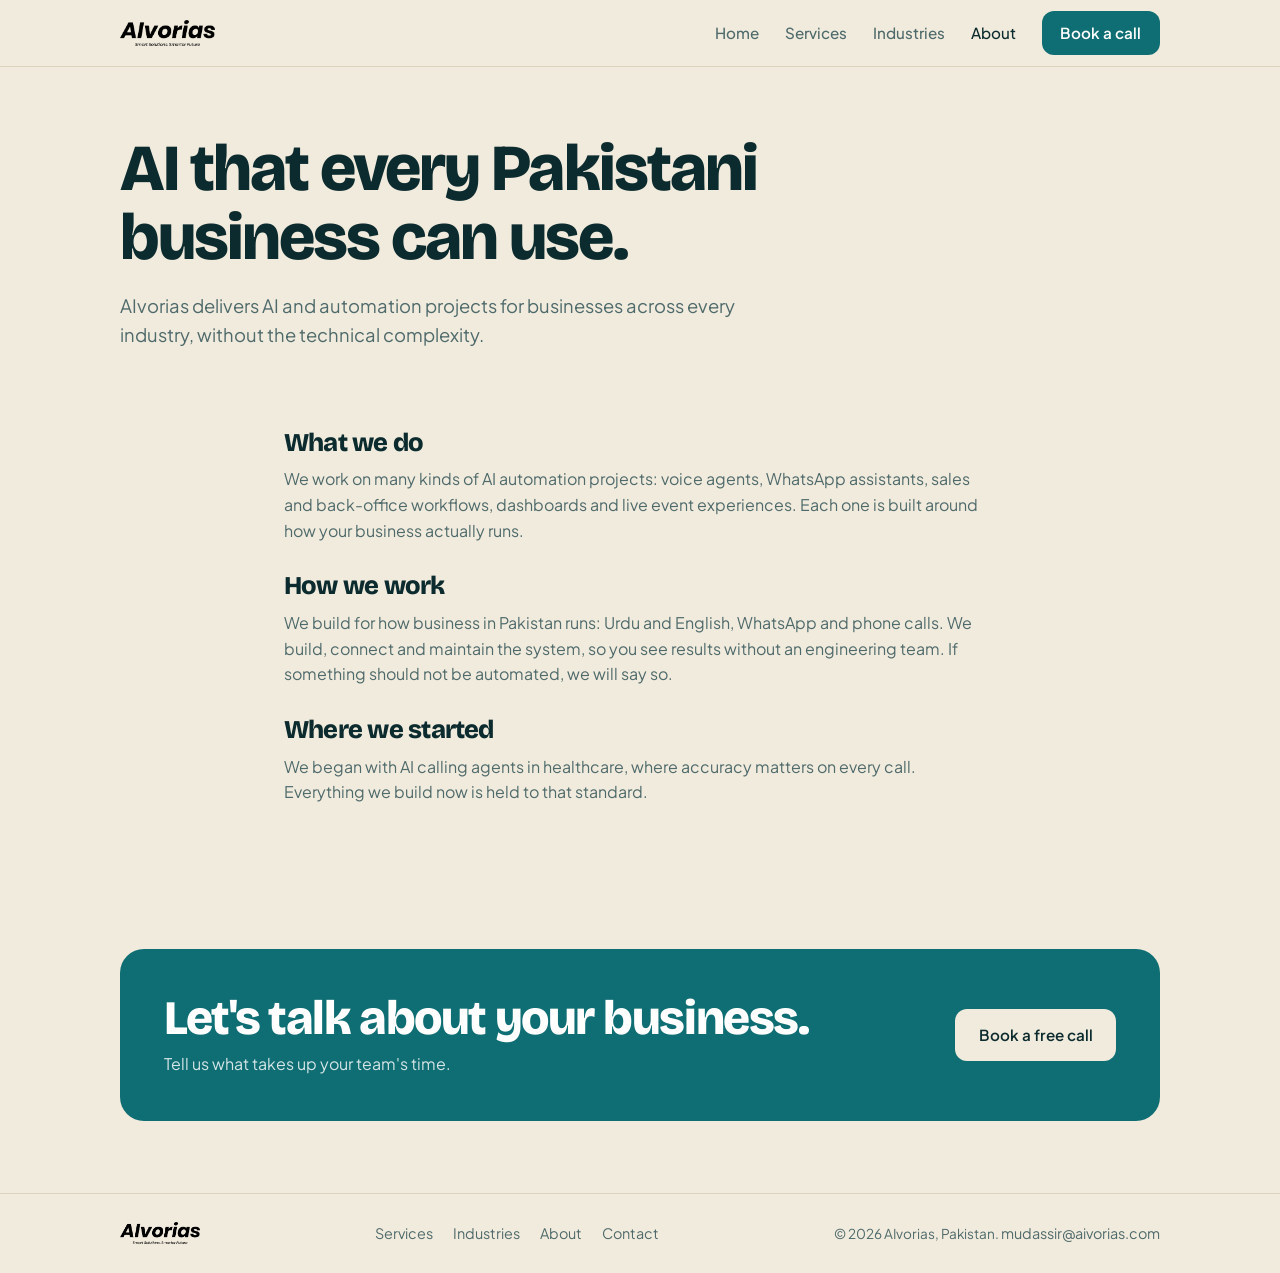
==== commit 22d11652: "Redesign: Teal and Sand look, nationwide positioning, broad automation range, no Urdu script Co-Auth" ====
--- a/about/index.html
+++ b/about/index.html
@@ -4,19 +4,18 @@
 <meta charset="utf-8">
 <meta name="viewport" content="width=device-width, initial-scale=1">
 <title>About | AIvorias</title>
-<meta name="description" content="AIvorias is an AI-powered technology platform delivering AI and automation solutions for businesses across every industry in Pakistan.">
-<meta name="theme-color" content="#070B14">
+<meta name="description" content="AIvorias is an AI-powered technology company delivering AI and automation projects for businesses across Pakistan.">
+<meta name="theme-color" content="#F1EBDD">
 <link rel="canonical" href="https://www.aivorias.com/about/">
-<link rel="icon" type="image/png" href="/logo-white.png">
+<link rel="icon" type="image/png" href="/logo.png">
 <meta property="og:type" content="website">
 <meta property="og:title" content="About | AIvorias">
-<meta property="og:description" content="AIvorias is an AI-powered technology platform delivering AI and automation solutions for businesses across every industry in Pakistan.">
+<meta property="og:description" content="AIvorias is an AI-powered technology company delivering AI and automation projects for businesses across Pakistan.">
 <meta property="og:url" content="https://www.aivorias.com/about/">
 <link rel="preconnect" href="https://fonts.googleapis.com">
 <link rel="preconnect" href="https://fonts.gstatic.com" crossorigin>
-<link rel="stylesheet" href="https://fonts.googleapis.com/css2?family=Sora:wght@500;600;700&family=Plus+Jakarta+Sans:wght@400;500;600;700&display=swap">
-<link rel="stylesheet" href="/styles.css?v=20261112a">
-<script>document.documentElement.classList.add('js')</script>
+<link rel="stylesheet" href="https://fonts.googleapis.com/css2?family=Bricolage+Grotesque:opsz,wght@12..96,500;12..96,700;12..96,800&family=Plus+Jakarta+Sans:wght@400;500;600;700&display=swap">
+<link rel="stylesheet" href="/styles.css?v=20261114a">
 </head>
 <body>
 <a class="skip" href="#main">Skip to content</a>
@@ -33,15 +32,17 @@
 <main id="main">
 
 <section class="page-hero">
-  <div class="wrap"><h1>AI that every Pakistani business can use.</h1><p class="lead">AIvorias delivers complete AI and automation solutions across healthcare, retail, real estate and more, without the technical complexity.</p></div>
+  <div class="wrap"><h1>AI that every Pakistani business can use.</h1><p class="lead">AIvorias delivers AI and automation projects for businesses across every industry, without the technical complexity.</p></div>
 </section>
 
 <section>
   <div class="wrap prose">
+    <h2>What we do</h2>
+    <p>We work on many kinds of AI automation projects: voice agents, WhatsApp assistants, sales and back-office workflows, dashboards and live event experiences. Each one is built around how your business actually runs.</p>
+    <h2>How we work</h2>
+    <p>We build for how business in Pakistan runs: Urdu and English, WhatsApp and phone calls. We build, connect and maintain the system, so you see results without an engineering team. If something should not be automated, we will say so.</p>
     <h2>Where we started</h2>
-    <p>AIvorias began with doctors and clinics, where a missed call is a patient who did not get care. An agent has to be accurate, calm and quick there, in two languages, every time. Everything we offer other industries is tested against that standard.</p>
-    <h2>How we work</h2>
-    <p>We build for how business in Pakistan actually runs: Urdu and English, WhatsApp and phone calls. We build, connect and maintain the system, so you see results without an engineering team. If something should not be automated, we will say so.</p>
+    <p>We began with AI calling agents in healthcare, where accuracy matters on every call. Everything we build now is held to that standard.</p>
   </div>
 </section>
 
@@ -58,9 +59,9 @@
   <div class="wrap foot">
     <img src="/logo-text-white.png" alt="AIvorias">
     <nav aria-label="Footer"><a href="/services/">Services</a><a href="/industries/">Industries</a><a href="/about/">About</a><a href="/contact/">Contact</a></nav>
-    <span class="copy">&copy; 2026 AIvorias, Lahore. <a href="mailto:mudassir@aivorias.com">mudassir@aivorias.com</a></span>
+    <span class="copy">&copy; 2026 AIvorias, Pakistan. <a href="mailto:mudassir@aivorias.com">mudassir@aivorias.com</a></span>
   </div>
 </footer>
-<script src="/main.js?v=20261112a" defer></script>
+<script src="/main.js?v=20261114a" defer></script>
 </body>
 </html>
--- a/styles.css
+++ b/styles.css
@@ -1,35 +1,34 @@
-/* AIvorias - Aurora Night */
-:root{--bg:#070B14;--panel:rgba(255,255,255,.05);--line:rgba(255,255,255,.10);--fg:#EAF2F8;--dim:#A9B7C4;--mint:#35E0A4;--on-mint:#03211A;--violet:#7A6EFF;--display:Sora,system-ui,sans-serif;--body:"Plus Jakarta Sans",system-ui,sans-serif;--urdu:"Noto Nastaliq Urdu",serif;--gutter:clamp(18px,5vw,40px);--ease:cubic-bezier(.16,1,.3,1)}
+/* AIvorias - Teal and Sand */
+:root{--bg:#F1EBDD;--panel:#FAF6EC;--line:#DCD3BE;--fg:#0C2B2E;--dim:#4F6A6B;--acc:#0F6E73;--on-acc:#fff;--bub:#E5DDC8;--r:16px;--display:"Bricolage Grotesque",system-ui,sans-serif;--body:"Plus Jakarta Sans",system-ui,sans-serif;--gutter:clamp(18px,5vw,40px);--ease:cubic-bezier(.16,1,.3,1)}
 *{box-sizing:border-box}
 html{scroll-behavior:smooth;-webkit-text-size-adjust:100%}
 body{margin:0;background:var(--bg);color:var(--fg);font:400 1rem/1.6 var(--body);overflow-x:hidden}
-body::before{content:"";position:absolute;top:-120px;right:0;width:min(900px,100%);height:760px;background:radial-gradient(closest-side,rgba(53,224,164,.22),transparent),radial-gradient(closest-side at 75% 65%,rgba(122,110,255,.24),transparent);filter:blur(40px);z-index:-1;pointer-events:none}
 img{max-width:100%;display:block}
 a{color:inherit}
-::selection{background:var(--mint);color:var(--on-mint)}
-:focus-visible{outline:2px solid var(--mint);outline-offset:3px;border-radius:6px}
+::selection{background:var(--acc);color:#fff}
+:focus-visible{outline:2px solid var(--acc);outline-offset:3px;border-radius:6px}
 .wrap{max-width:1120px;margin:0 auto;padding-inline:var(--gutter)}
-.skip{position:absolute;left:-999px;top:8px;background:var(--mint);color:var(--on-mint);padding:8px 14px;border-radius:8px;z-index:99}
+.skip{position:absolute;left:-999px;top:8px;background:var(--acc);color:#fff;padding:8px 14px;border-radius:8px;z-index:99}
 .skip:focus{left:8px}
-h1,h2,h3{font-family:var(--display);font-weight:600;letter-spacing:-.02em;line-height:1.1;margin:0;text-wrap:balance}
-h1{font-size:clamp(2rem,5.4vw,3.6rem)}
-h2{font-size:clamp(1.5rem,3.2vw,2.2rem)}
-h3{font-size:1.1rem;letter-spacing:-.01em}
+h1,h2,h3{font-family:var(--display);font-weight:800;letter-spacing:-.03em;line-height:1.05;margin:0;text-wrap:balance}
+h1{font-size:clamp(2.1rem,5.4vw,4.1rem)}
+h1 em{font-style:normal;color:var(--acc)}
+h2{font-size:clamp(1.8rem,3.8vw,3rem)}
+h3{font-size:1.2rem;letter-spacing:-.02em}
 p{margin:0}
-section{padding-block:clamp(40px,7vw,80px)}
-.lead{color:var(--dim);font-size:clamp(1.02rem,1.6vw,1.2rem);max-width:52ch;margin-top:16px}
+section{padding-block:clamp(36px,6vw,72px)}
+.lead{color:var(--dim);font-size:clamp(1.02rem,1.5vw,1.15rem);max-width:50ch;margin-top:18px}
+.sub{color:var(--dim);margin:10px 0 30px;max-width:56ch}
 
-/* buttons */
-.btn{display:inline-flex;align-items:center;justify-content:center;padding:.8rem 1.4rem;border-radius:999px;font-weight:600;font-size:.95rem;text-decoration:none;border:1px solid transparent;transition:transform .25s var(--ease),background .2s}
-.btn-primary{background:var(--mint);color:var(--on-mint)}
-.btn-primary:hover{transform:translateY(-2px);background:#5CEBBA}
-.btn-ghost{background:var(--panel);border-color:var(--line);color:var(--fg)}
-.btn-ghost:hover{background:rgba(255,255,255,.10)}
+.btn{display:inline-flex;align-items:center;justify-content:center;padding:.8rem 1.4rem;border-radius:12px;font-weight:600;font-size:.95rem;text-decoration:none;border:1px solid transparent;transition:transform .25s var(--ease),background .2s}
+.btn-primary{background:var(--acc);color:var(--on-acc)}
+.btn-primary:hover{transform:translateY(-2px);background:#0B5A5E}
+.btn-ghost{background:transparent;border-color:var(--line);color:var(--fg)}
+.btn-ghost:hover{background:var(--panel)}
 
-/* header */
-.site-header{position:sticky;top:0;z-index:50;background:rgba(7,11,20,.78);backdrop-filter:blur(14px);border-bottom:1px solid var(--line)}
+.site-header{position:sticky;top:0;z-index:50;background:rgba(241,235,221,.88);backdrop-filter:blur(12px);border-bottom:1px solid var(--line)}
 .site-header .wrap{display:flex;align-items:center;justify-content:space-between;height:66px}
-.brand img{height:26px;width:auto}
+.brand img{height:26px;width:auto;filter:invert(1)}
 .nav{display:flex;align-items:center;gap:26px}
 .nav .link{text-decoration:none;color:var(--dim);font-size:.95rem;font-weight:500}
 .nav .link:hover,.nav .link[aria-current]{color:var(--fg)}
@@ -46,99 +45,96 @@
  .nav .link{font-size:1.4rem;color:var(--fg)}
 }
 
-/* hero */
-.hero{padding-block:clamp(36px,7vw,84px) clamp(28px,5vw,56px)}
-.hero-grid{display:grid;grid-template-columns:minmax(0,1.1fr) minmax(0,1fr);gap:clamp(28px,5vw,64px);align-items:center}
+.hero{padding-block:clamp(32px,6vw,72px) clamp(28px,5vw,56px)}
+.hero-grid{display:grid;grid-template-columns:minmax(0,1.15fr) minmax(0,.85fr);gap:clamp(28px,5vw,56px);align-items:center}
 .cta-row{display:flex;flex-wrap:wrap;gap:12px;margin-top:28px}
+.proof{margin-top:24px;font-size:.9rem;color:var(--dim)}.proof b{color:var(--fg)}
 @media(max-width:860px){.hero-grid{grid-template-columns:1fr}}
 
-/* call demo */
-.call{background:rgba(14,22,36,.72);backdrop-filter:blur(14px);border:1px solid var(--line);border-radius:24px;padding:18px;box-shadow:0 24px 50px rgba(0,0,0,.35);display:flex;flex-direction:column;gap:14px}
-.call-top{display:flex;justify-content:space-between;align-items:center;gap:12px}
-.call-who{display:flex;align-items:center;gap:12px;min-width:0}
-.call-who strong{display:block;font-size:.95rem}
-.call-who span{display:block;color:var(--dim);font-size:.8rem}
-.call-avatar{width:40px;height:40px;border-radius:50%;background:var(--mint);display:grid;place-items:center;flex:none}
-.call-avatar svg{width:18px;height:18px;fill:none;stroke:var(--on-mint);stroke-width:2;stroke-linecap:round;stroke-linejoin:round}
-.call-timer{font-variant-numeric:tabular-nums;color:var(--mint);font-weight:600}
-.wave{display:flex;align-items:center;gap:3px;height:34px}
-.wave i{flex:1;height:var(--h);max-height:100%;background:var(--mint);border-radius:3px;opacity:.35;transform-origin:center}
-.speaking .wave i{opacity:.9;animation:w .9s ease-in-out infinite alternate}
-@keyframes w{to{transform:scaleY(.35)}}
-.transcript{display:flex;flex-direction:column;gap:10px}
-.msg{padding:10px 14px;border-radius:16px 16px 16px 4px;background:rgba(255,255,255,.07);max-width:92%;display:flex;flex-direction:column;gap:2px}
-.msg.caller{align-self:flex-end;background:var(--mint);color:var(--on-mint);border-radius:16px 16px 4px 16px}
-.ur{font-family:var(--urdu);direction:rtl;font-size:1rem;line-height:1.9;text-align:right}
-.tr{font-size:.8rem;opacity:.75}
-.js .msg,.js .chip{opacity:0;transform:translateY(8px);transition:opacity .5s var(--ease),transform .5s var(--ease)}
-.js .msg.show,.js .chip.show{opacity:1;transform:none}
-.call-actions{display:flex;flex-wrap:wrap;gap:8px}
-.chip{display:inline-flex;align-items:center;gap:6px;font-size:.8rem;padding:5px 11px;border-radius:999px;background:rgba(53,224,164,.14);color:var(--mint)}
-.chip svg{width:13px;height:13px;fill:none;stroke:currentColor;stroke-width:3;stroke-linecap:round;stroke-linejoin:round}
-.call-foot{display:flex;justify-content:space-between;align-items:center;color:var(--dim);font-size:.78rem}
-.replay{background:none;border:1px solid var(--line);color:var(--fg);border-radius:999px;padding:4px 12px;font:inherit;cursor:pointer}
-.replay:hover{background:var(--panel)}
+.phone{width:min(300px,100%);margin:0 auto;background:var(--panel);border-radius:38px;padding:10px;border:1px solid var(--line);box-shadow:0 26px 50px rgba(12,43,46,.16)}
+.screen{background:var(--bg);border-radius:30px;padding:20px 16px;display:flex;flex-direction:column;gap:12px;min-height:420px}
+.who{text-align:center;font-size:.8rem;color:var(--dim)}.who strong{display:block;color:var(--fg);font-size:1rem}
+.wave{display:flex;gap:3px;height:30px;align-items:center}
+.wave i{flex:1;height:var(--h);background:var(--acc);border-radius:3px;opacity:.85;animation:w 1.1s ease-in-out infinite alternate;animation-delay:var(--d)}
+@keyframes w{to{transform:scaleY(.35);opacity:.45}}
+.bb{padding:9px 12px;border-radius:14px;font-size:.85rem;line-height:1.45;max-width:90%}
+.bb.in{background:var(--bub);align-self:flex-start;border-bottom-left-radius:4px}
+.bb.out{background:var(--acc);color:#fff;align-self:flex-end;border-bottom-right-radius:4px}
+.tick{align-self:center;margin-top:auto;font-size:.75rem;border:1px solid var(--line);padding:6px 12px;border-radius:999px;text-align:center}
 
-/* sections */
-.sec-title{margin-bottom:26px}
-.what{list-style:none;margin:0;padding:0;display:grid;grid-template-columns:repeat(5,minmax(0,1fr));gap:12px}
-.what li{background:var(--panel);border:1px solid var(--line);border-radius:20px;padding:20px}
-.what h3{margin-bottom:8px}
-.what p{color:var(--dim);font-size:.9rem}
-@media(max-width:980px){.what{grid-template-columns:repeat(2,minmax(0,1fr))}.what li:last-child{grid-column:1/-1}}
-@media(max-width:520px){.what{grid-template-columns:1fr}}
-.more{margin-top:18px}
-.text-link{color:var(--mint);font-weight:600;text-decoration:none}
-.text-link::after{content:" \2192"}
+.caps,.dept{display:grid;grid-template-columns:repeat(auto-fit,minmax(220px,1fr));gap:14px}
+.capc,.dept>div,.step,.ind-grid li{background:var(--panel);border:1px solid var(--line);border-radius:var(--r);padding:20px}
+.capc h3,.dept h3,.ind-grid h3{font-size:1.15rem;margin-bottom:6px}
+.capc p,.dept p,.step p,.ind-grid p{color:var(--dim);font-size:.94rem}
+.trio{display:grid;grid-template-columns:repeat(auto-fit,minmax(260px,1fr));gap:16px;align-items:start}
+.ui{background:var(--panel);border:1px solid var(--line);border-radius:var(--r);padding:18px;display:flex;flex-direction:column;gap:10px;box-shadow:0 14px 34px rgba(12,43,46,.08)}
+.cap{font-size:.75rem;color:var(--dim);display:flex;justify-content:space-between}
+.cap .ok{color:var(--acc);font-weight:700}
+.poster{display:grid;grid-template-columns:90px 1fr;gap:14px;align-items:center}
+.qr{background:#F1E7D3;color:#111;padding:10px;border-radius:12px}.qr svg{display:block;width:100%}
+.pcard{aspect-ratio:3/4;max-width:150px;border-radius:12px;background:var(--acc);color:#fff;padding:12px;display:flex;flex-direction:column;justify-content:flex-end;font:800 1.25rem/1.05 var(--display)}
+.pcard small{font:600 .7rem var(--body);margin-top:6px;opacity:.85}
+.steps{display:grid;grid-template-columns:repeat(auto-fit,minmax(240px,1fr));gap:14px}
+.step b{color:var(--acc)}.step h3{margin:6px 0}
 .pills{display:flex;flex-wrap:wrap;gap:10px}
-.pill{padding:9px 16px;border-radius:999px;background:var(--panel);border:1px solid var(--line);font-size:.92rem}
+.pill{padding:9px 16px;border-radius:999px;background:var(--panel);border:1px solid var(--line);font-size:.94rem}
 
-.cta-band{display:flex;justify-content:space-between;align-items:center;gap:24px;flex-wrap:wrap;padding:clamp(24px,4vw,40px);border-radius:28px;background:linear-gradient(135deg,rgba(53,224,164,.16),rgba(122,110,255,.18));border:1px solid var(--line)}
-.cta-band p{color:var(--dim);margin-top:8px}
+.cta-band{display:flex;justify-content:space-between;align-items:center;gap:24px;flex-wrap:wrap;padding:clamp(26px,4vw,44px);border-radius:24px;background:var(--acc);color:#fff}
+.cta-band p{color:rgba(255,255,255,.82);margin-top:8px}
+.cta-band .btn-primary{background:#F1EBDD;color:#0C2B2E}
+.cta-band .btn-primary:hover{background:#fff}
 
-/* inner pages */
-.page-hero{padding-block:clamp(36px,6vw,72px) 8px}
+.page-hero{padding-block:clamp(34px,6vw,68px) 8px}
 .grp{padding-block:clamp(22px,4vw,36px);border-top:1px solid var(--line)}
 .grp-head{margin-bottom:16px}
+.grp-head h2{font-size:clamp(1.5rem,3vw,2.1rem)}
 .grp-head p{color:var(--dim);margin-top:6px}
 .svc{list-style:none;margin:0;padding:0;display:grid;grid-template-columns:repeat(auto-fit,minmax(260px,1fr));gap:12px}
-.svc li,.ind-grid li{background:var(--panel);border:1px solid var(--line);border-radius:20px;padding:18px 20px}
-.svc h3,.ind-grid h3{margin-bottom:6px}
-.svc p,.ind-grid p{color:var(--dim);font-size:.92rem}
-.ind-grid{list-style:none;margin:0;padding:0;display:grid;grid-template-columns:repeat(auto-fill,minmax(250px,1fr));gap:12px;padding-top:20px}
-.prose{max-width:68ch}
-.prose h2{margin:30px 0 10px;font-size:1.4rem}
-.prose h2:first-child{margin-top:0}
-.prose p{color:var(--dim)}
+.svc li{background:var(--panel);border:1px solid var(--line);border-radius:var(--r);padding:18px 20px}
+.svc h3{margin-bottom:6px;font-size:1.1rem}.svc p{color:var(--dim);font-size:.94rem}
+.ind-grid{list-style:none;margin:0;padding:20px 0 0;display:grid;grid-template-columns:repeat(auto-fill,minmax(250px,1fr));gap:12px}
+.prose{max-width:66ch}.prose h2{font-size:1.6rem;margin:30px 0 10px}.prose h2:first-child{margin-top:0}.prose p{color:var(--dim)}
 
-/* contact */
 .contact-grid{display:grid;grid-template-columns:minmax(0,.7fr) minmax(0,1.3fr);gap:clamp(24px,5vw,56px);align-items:start}
 @media(max-width:860px){.contact-grid{grid-template-columns:1fr}}
-.contact-info h2{margin-bottom:14px;font-size:1.3rem}
+.contact-info h2{margin-bottom:14px;font-size:1.5rem}
 .facts{list-style:none;margin:0;padding:0;display:flex;flex-direction:column;gap:14px}
 .facts span{display:block;color:var(--dim);font-size:.8rem}
-.facts a{color:var(--mint);text-decoration:none;overflow-wrap:anywhere}
-.form-card{background:var(--panel);border:1px solid var(--line);border-radius:24px;padding:clamp(18px,3vw,30px)}
+.facts a{color:var(--acc);font-weight:600;text-decoration:none;overflow-wrap:anywhere}
+.form-card{background:var(--panel);border:1px solid var(--line);border-radius:22px;padding:clamp(18px,3vw,30px)}
 .field-row{display:grid;grid-template-columns:1fr 1fr;gap:14px}
 @media(max-width:560px){.field-row{grid-template-columns:1fr}}
 .field{display:flex;flex-direction:column;gap:6px;margin-bottom:14px}
 label{font-size:.85rem;color:var(--dim)}
-input,select,textarea{font:inherit;color:var(--fg);background:rgba(255,255,255,.06);border:1px solid var(--line);border-radius:12px;padding:.75rem .9rem;width:100%}
-select option{color:#000}
+input,select,textarea{font:inherit;color:var(--fg);background:#fff;border:1px solid var(--line);border-radius:12px;padding:.75rem .9rem;width:100%}
 textarea{min-height:110px;resize:vertical}
-input::placeholder,textarea::placeholder{color:#7C8A97}
-input:focus,select:focus,textarea:focus{outline:2px solid var(--mint);outline-offset:1px}
+input::placeholder,textarea::placeholder{color:#8A9A98}
+input:focus,select:focus,textarea:focus{outline:2px solid var(--acc);outline-offset:1px}
 .form-note{color:var(--dim);font-size:.82rem;margin-top:12px}
 .form-done{display:none}.form-done.show{display:block}
-.form-done h3{margin-bottom:10px}.form-done p{color:var(--dim);margin-top:8px}
-.form-done a{color:var(--mint)}
+.form-done h3{margin-bottom:10px}.form-done p{color:var(--dim);margin-top:8px}.form-done a{color:var(--acc);font-weight:600}
 
-/* footer */
-.site-footer{border-top:1px solid var(--line);padding-block:30px}
+.site-footer{border-top:1px solid var(--line);padding-block:28px}
 .foot{display:flex;flex-wrap:wrap;gap:18px 32px;align-items:center;justify-content:space-between}
-.foot img{height:22px;width:auto}
+.foot img{height:22px;width:auto;filter:invert(1)}
 .foot nav{display:flex;gap:20px;flex-wrap:wrap}
 .foot nav a,.foot .copy a{color:var(--dim);text-decoration:none;font-size:.9rem}
 .foot nav a:hover{color:var(--fg)}
 .copy{color:var(--dim);font-size:.85rem}
 @media(prefers-reduced-motion:reduce){*{animation:none!important;transition:none!important;scroll-behavior:auto!important}}
+
+/* phones: keep the home page short */
+@media(max-width:700px){
+ section{padding-block:30px}
+ .sub{margin-bottom:18px}
+ .caps{grid-template-columns:1fr 1fr;gap:10px}
+ .capc{padding:14px}.capc h3{font-size:1rem;margin:0}.capc p{display:none}
+ .trio{display:flex;overflow-x:auto;scroll-snap-type:x mandatory;gap:12px;margin-inline:calc(var(--gutter)*-1);padding-inline:var(--gutter);scroll-padding-left:var(--gutter);padding-bottom:8px}
+ .trio .ui{flex:0 0 80%;scroll-snap-align:start}
+ .dept{grid-template-columns:1fr 1fr;gap:10px}
+ .dept>div{padding:14px}.dept h3{font-size:1rem;margin:0}.dept p{display:none}
+ .dept>div:last-child{grid-column:1/-1}
+ .steps{gap:10px}.step{padding:16px}
+ .hero{padding-top:24px}
+ .screen{min-height:0}
+}
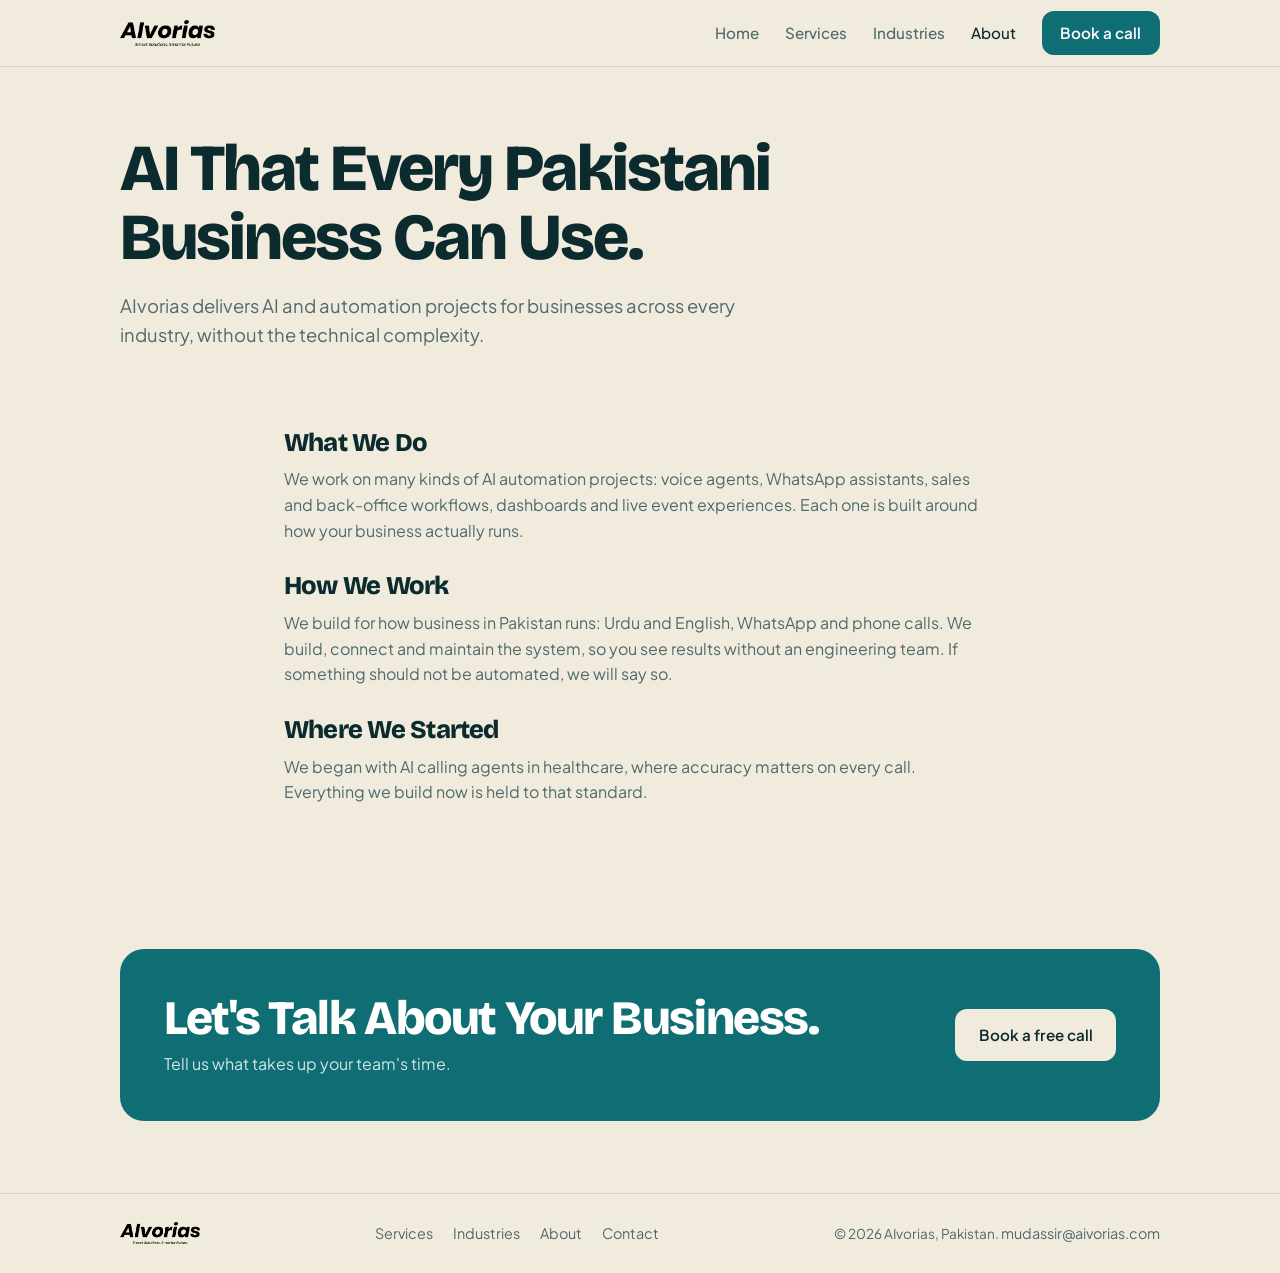
==== commit 2ee6bc52: "Capitalise the first letter of every word in headings Co-Authored-By: Claude Sonnet 5.5 <noreply@ant" ====
--- a/about/index.html
+++ b/about/index.html
@@ -15,7 +15,7 @@
 <link rel="preconnect" href="https://fonts.googleapis.com">
 <link rel="preconnect" href="https://fonts.gstatic.com" crossorigin>
 <link rel="stylesheet" href="https://fonts.googleapis.com/css2?family=Bricolage+Grotesque:opsz,wght@12..96,500;12..96,700;12..96,800&family=Plus+Jakarta+Sans:wght@400;500;600;700&display=swap">
-<link rel="stylesheet" href="/styles.css?v=20261114a">
+<link rel="stylesheet" href="/styles.css?v=20261114b">
 </head>
 <body>
 <a class="skip" href="#main">Skip to content</a>
@@ -62,6 +62,6 @@
     <span class="copy">&copy; 2026 AIvorias, Pakistan. <a href="mailto:mudassir@aivorias.com">mudassir@aivorias.com</a></span>
   </div>
 </footer>
-<script src="/main.js?v=20261114a" defer></script>
+<script src="/main.js?v=20261114b" defer></script>
 </body>
 </html>
--- a/styles.css
+++ b/styles.css
@@ -10,7 +10,7 @@
 .wrap{max-width:1120px;margin:0 auto;padding-inline:var(--gutter)}
 .skip{position:absolute;left:-999px;top:8px;background:var(--acc);color:#fff;padding:8px 14px;border-radius:8px;z-index:99}
 .skip:focus{left:8px}
-h1,h2,h3{font-family:var(--display);font-weight:800;letter-spacing:-.03em;line-height:1.05;margin:0;text-wrap:balance}
+h1,h2,h3{text-transform:capitalize;font-family:var(--display);font-weight:800;letter-spacing:-.03em;line-height:1.05;margin:0;text-wrap:balance}
 h1{font-size:clamp(2.1rem,5.4vw,4.1rem)}
 h1 em{font-style:normal;color:var(--acc)}
 h2{font-size:clamp(1.8rem,3.8vw,3rem)}
